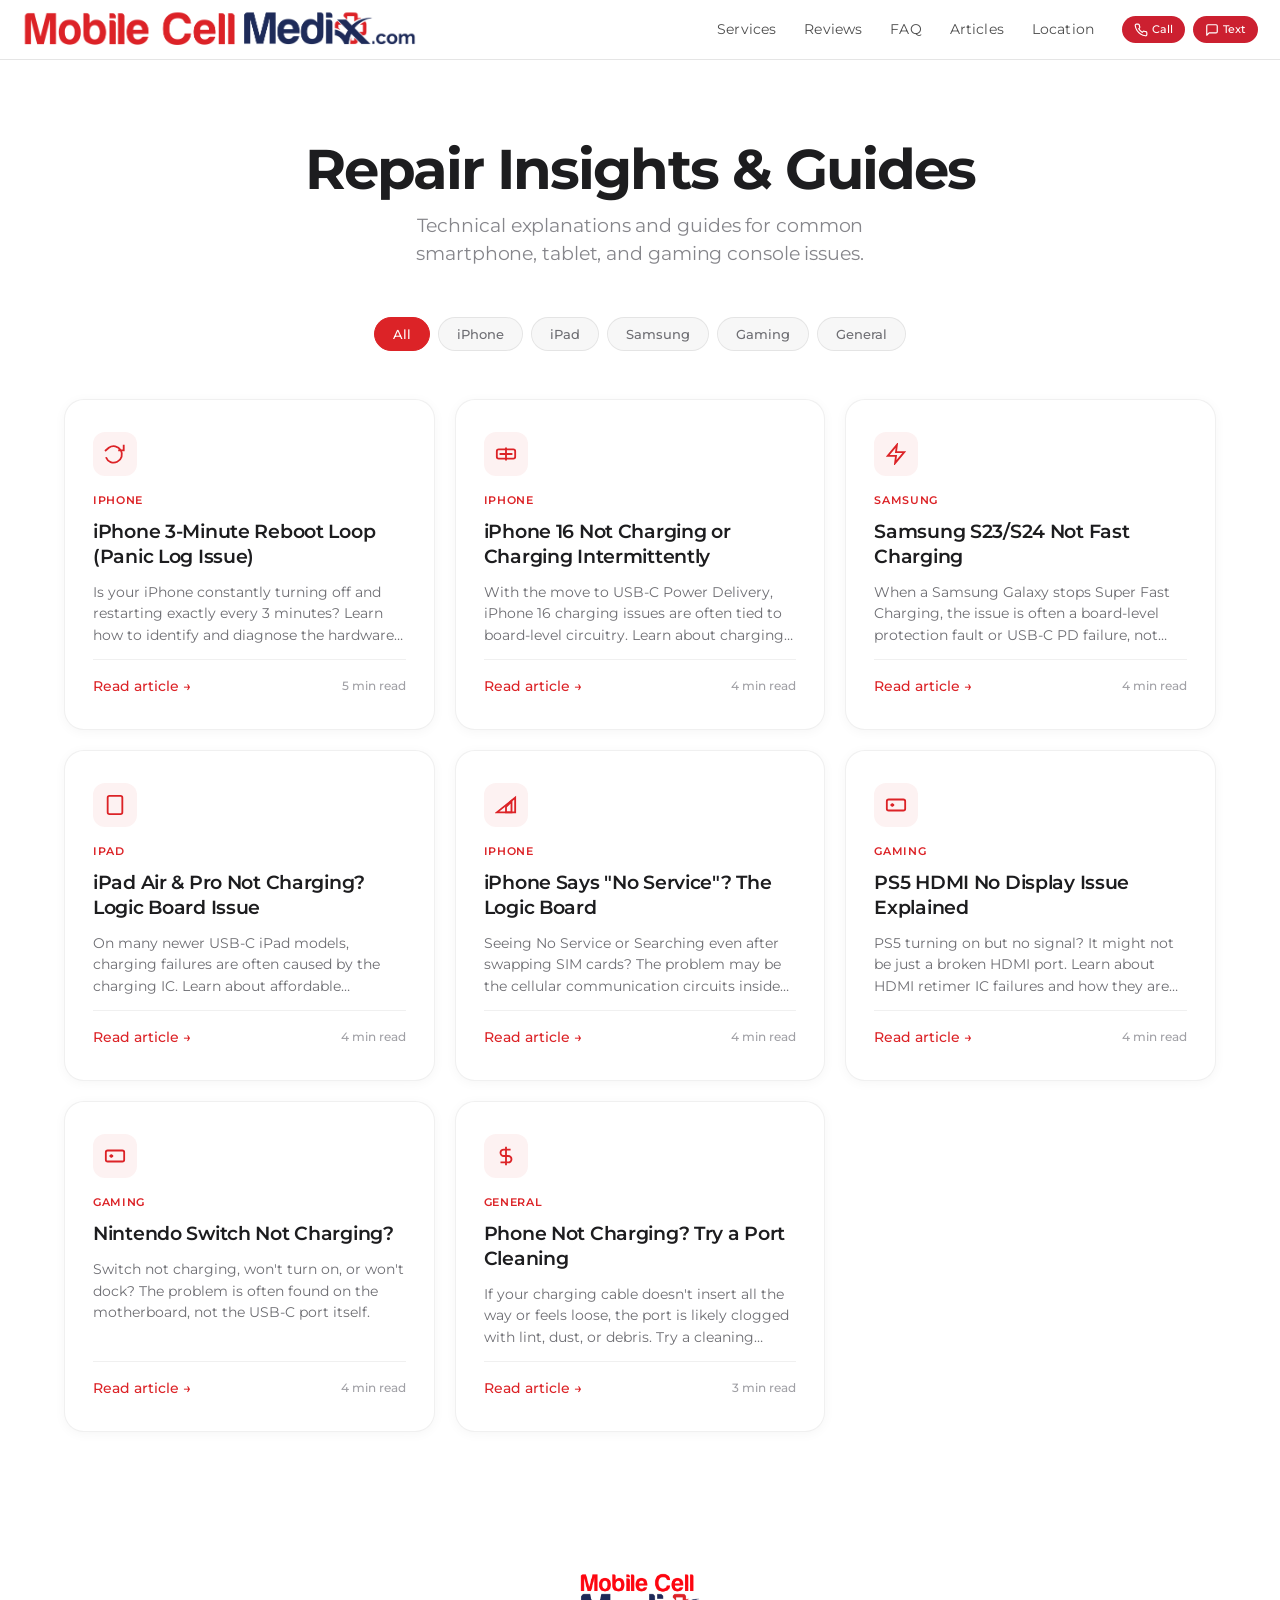
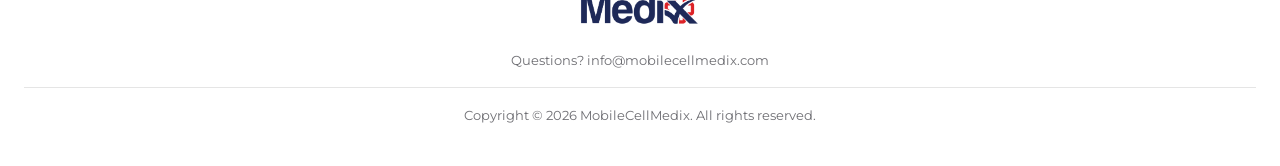
==== articles/index.html @ f471b268 "Add articles section, pages and styles Introduce an Articles hub and a set of article pages with sha" ====
<!doctype html>
<html lang="en">
<head>
  <meta charset="UTF-8" />
  <meta name="viewport" content="width=device-width, initial-scale=1.0" />
  <title>Repair Insights & Guides | MobileCellMedix</title>
  <meta name="description" content="Read our latest insights, guides, and technical explanations on common smartphone, tablet, and console repairs." />
  <link rel="canonical" href="https://mobilecellmedix.com/articles/" />
  
  <link rel="preconnect" href="https://fonts.googleapis.com">
  <link rel="preconnect" href="https://fonts.gstatic.com" crossorigin>
  <link href="https://fonts.googleapis.com/css2?family=Montserrat:wght@400;500;600;700&display=swap" rel="stylesheet">
  <link rel="stylesheet" href="../styles.css" />
  <link rel="stylesheet" href="article-styles.css" />
  <link rel="icon" href="../photos/logo.png" type="image/png" />
</head>
<body class="article-page">
  <header class="site-header" id="site-header">
    <div class="header-inner">
      <a href="../" class="header-logo"><img src="../photos/logo_name_horizontal.png" alt="Mobile Cell Medix" /></a>
      <nav class="header-nav">
        <a href="../#services" class="header-link">Services</a>
        <a href="../#reviews" class="header-link">Reviews</a>
        <a href="../#faq" class="header-link">FAQ</a>
        <a href="index.html" class="header-link active">Articles</a>
        <a href="../#map-section" class="header-link">Location</a>
        <div class="header-contact-group">
          <a href="tel:9053021942" class="header-cta" title="Call us"><svg xmlns="http://www.w3.org/2000/svg" width="14" height="14" viewBox="0 0 24 24" fill="none" stroke="currentColor" stroke-width="2" stroke-linecap="round" stroke-linejoin="round"><path d="M22 16.92v3a2 2 0 0 1-2.18 2 19.79 19.79 0 0 1-8.63-3.07 19.5 19.5 0 0 1-6-6 19.79 19.79 0 0 1-3.07-8.67A2 2 0 0 1 4.11 2h3a2 2 0 0 1 2 1.72 12.84 12.84 0 0 0 .7 2.81 2 2 0 0 1-.45 2.11L8.09 9.91a16 16 0 0 0 6 6l1.27-1.27a2 2 0 0 1 2.11-.45 12.84 12.84 0 0 0 2.81.7A2 2 0 0 1 22 16.92z"></path></svg>Call</a>
          <a href="sms:9053021942" class="header-cta" title="Text us"><svg xmlns="http://www.w3.org/2000/svg" width="14" height="14" viewBox="0 0 24 24" fill="none" stroke="currentColor" stroke-width="2" stroke-linecap="round" stroke-linejoin="round"><path d="M21 15a2 2 0 0 1-2 2H7l-4 4V5a2 2 0 0 1 2-2h14a2 2 0 0 1 2 2z"></path></svg>Text</a>
        </div>
        <button class="mobile-menu-btn" id="mobile-menu-btn" aria-label="Open navigation menu" aria-expanded="false"><span class="hamburger-line"></span><span class="hamburger-line"></span><span class="hamburger-line"></span></button>
      </nav>
    </div>
    <div class="mobile-menu" id="mobile-menu">
      <a href="../" class="mobile-menu-link">
        <svg xmlns="http://www.w3.org/2000/svg" width="18" height="18" viewBox="0 0 24 24" fill="none" stroke="currentColor" stroke-width="1.5"><path d="M3 9l9-7 9 7v11a2 2 0 0 1-2 2H5a2 2 0 0 1-2-2z"/><polyline points="9 22 9 12 15 12 15 22"/></svg>
        Home
      </a>
      <a href="../#services" class="mobile-menu-link">
        <svg xmlns="http://www.w3.org/2000/svg" width="18" height="18" viewBox="0 0 24 24" fill="none" stroke="currentColor" stroke-width="1.5"><rect x="5" y="2" width="14" height="20" rx="2" ry="2"/><line x1="12" y1="18" x2="12.01" y2="18"/></svg>
        Services
      </a>
      <a href="../#reviews" class="mobile-menu-link">
        <svg xmlns="http://www.w3.org/2000/svg" width="18" height="18" viewBox="0 0 24 24" fill="none" stroke="currentColor" stroke-width="1.5"><polygon points="12 2 15.09 8.26 22 9.27 17 14.14 18.18 21.02 12 17.77 5.82 21.02 7 14.14 2 9.27 8.91 8.26 12 2"/></svg>
        Reviews
      </a>
      <a href="../#faq" class="mobile-menu-link">
        <svg xmlns="http://www.w3.org/2000/svg" width="18" height="18" viewBox="0 0 24 24" fill="none" stroke="currentColor" stroke-width="1.5"><circle cx="12" cy="12" r="10" /><path d="M9.09 9a3 3 0 0 1 5.83 1c0 2-3 3-3 3" /><line x1="12" y1="17" x2="12.01" y2="17" /></svg>
        FAQ
      </a>
      <a href="index.html" class="mobile-menu-link">
        <svg xmlns="http://www.w3.org/2000/svg" width="18" height="18" viewBox="0 0 24 24" fill="none" stroke="currentColor" stroke-width="1.5"><path d="M14 2H6a2 2 0 0 0-2 2v16a2 2 0 0 0 2 2h12a2 2 0 0 0 2-2V8z"/><polyline points="14 2 14 8 20 8"/><line x1="16" y1="13" x2="8" y2="13"/><line x1="16" y1="17" x2="8" y2="17"/></svg>
        Articles
      </a>
      <a href="../#map-section" class="mobile-menu-link">
        <svg xmlns="http://www.w3.org/2000/svg" width="18" height="18" viewBox="0 0 24 24" fill="none" stroke="currentColor" stroke-width="1.5"><path d="M21 10c0 7-9 13-9 13s-9-6-9-13a9 9 0 0 1 18 0z"/><circle cx="12" cy="10" r="3"/></svg>
        Location
      </a>
    </div>
  </header>

  <main>
    <div class="articles-hub-hero">
      <h1>Repair Insights & Guides</h1>
      <p>Technical explanations and guides for common smartphone, tablet, and gaming console issues.</p>
    </div>

    <div class="articles-filters">
      <button class="filter-btn active" data-filter="all">All</button>
      <button class="filter-btn" data-filter="iphone">iPhone</button>
      <button class="filter-btn" data-filter="ipad">iPad</button>
      <button class="filter-btn" data-filter="samsung">Samsung</button>
      <button class="filter-btn" data-filter="gaming">Gaming</button>
      <button class="filter-btn" data-filter="general">General</button>
    </div>

    <div class="articles-grid-container">
      <div class="articles-grid" id="articles-grid">
        
        <a href="iphone-reboot-loop-panic.html" class="article-card" data-category="iphone">
          <div class="article-card-icon">
            <svg xmlns="http://www.w3.org/2000/svg" width="22" height="22" viewBox="0 0 24 24" fill="none" stroke="currentColor" stroke-width="2"><path d="M21.5 2v6h-6M2.13 15.57a9 9 0 1 0 3.1-10.42l-4.14 3.6"/></svg>
          </div>
          <span class="article-card-category">iPhone</span>
          <h2>iPhone 3-Minute Reboot Loop (Panic Log Issue)</h2>
          <p>Is your iPhone constantly turning off and restarting exactly every 3 minutes? Learn how to identify and diagnose the hardware sensor faults causing the reboot loop.</p>
          <div class="article-card-footer">
            <span class="article-card-read">Read article →</span>
            <span class="article-card-time">5 min read</span>
          </div>
        </a>

        <a href="iphone-16-not-charging.html" class="article-card" data-category="iphone">
          <div class="article-card-icon">
            <svg xmlns="http://www.w3.org/2000/svg" width="22" height="22" viewBox="0 0 24 24" fill="none" stroke="currentColor" stroke-width="2"><path d="M5 12h14"/><path d="M12 5v14"/><rect x="2" y="7" width="20" height="10" rx="2" ry="2"/></svg>
          </div>
          <span class="article-card-category">iPhone</span>
          <h2>iPhone 16 Not Charging or Charging Intermittently</h2>
          <p>With the move to USB-C Power Delivery, iPhone 16 charging issues are often tied to board-level circuitry. Learn about charging IC faults.</p>
          <div class="article-card-footer">
            <span class="article-card-read">Read article →</span>
            <span class="article-card-time">4 min read</span>
          </div>
        </a>

        <a href="samsung-not-fast-charging.html" class="article-card" data-category="samsung">
          <div class="article-card-icon">
            <svg xmlns="http://www.w3.org/2000/svg" width="22" height="22" viewBox="0 0 24 24" fill="none" stroke="currentColor" stroke-width="2"><path d="M13 2L3 14h9l-1 8 10-12h-9l1-8z"/></svg>
          </div>
          <span class="article-card-category">Samsung</span>
          <h2>Samsung S23/S24 Not Fast Charging</h2>
          <p>When a Samsung Galaxy stops Super Fast Charging, the issue is often a board-level protection fault or USB-C PD failure, not just a dead port.</p>
          <div class="article-card-footer">
            <span class="article-card-read">Read article →</span>
            <span class="article-card-time">4 min read</span>
          </div>
        </a>

        <a href="ipad-not-charging-logic-board.html" class="article-card" data-category="ipad">
          <div class="article-card-icon">
            <svg xmlns="http://www.w3.org/2000/svg" width="22" height="22" viewBox="0 0 24 24" fill="none" stroke="currentColor" stroke-width="2"><rect x="4" y="2" width="16" height="20" rx="2" ry="2"/><line x1="12" y1="18" x2="12.01" y2="18"/></svg>
          </div>
          <span class="article-card-category">iPad</span>
          <h2>iPad Air & Pro Not Charging? Logic Board Issue</h2>
          <p>On many newer USB-C iPad models, charging failures are often caused by the charging IC. Learn about affordable microsoldering repair alternatives.</p>
          <div class="article-card-footer">
            <span class="article-card-read">Read article →</span>
            <span class="article-card-time">4 min read</span>
          </div>
        </a>

        <a href="iphone-no-service.html" class="article-card" data-category="iphone">
          <div class="article-card-icon">
            <svg xmlns="http://www.w3.org/2000/svg" width="22" height="22" viewBox="0 0 24 24" fill="none" stroke="currentColor" stroke-width="2"><path d="M2 20h20V4L2 20z"/><path d="M18 20V8l-6 6v6h6z"/></svg>
          </div>
          <span class="article-card-category">iPhone</span>
          <h2>iPhone Says "No Service"? The Logic Board</h2>
          <p>Seeing No Service or Searching even after swapping SIM cards? The problem may be the cellular communication circuits inside the logic board.</p>
          <div class="article-card-footer">
            <span class="article-card-read">Read article →</span>
            <span class="article-card-time">4 min read</span>
          </div>
        </a>

        <a href="ps5-hdmi-no-display.html" class="article-card" data-category="gaming">
          <div class="article-card-icon">
            <svg xmlns="http://www.w3.org/2000/svg" width="22" height="22" viewBox="0 0 24 24" fill="none" stroke="currentColor" stroke-width="2"><rect x="2" y="6" width="20" height="12" rx="2" ry="2"/><path d="M6 12h4"/><path d="M8 10v4"/><path d="M15 13h.01"/><path d="M18 11h.01"/></svg>
          </div>
          <span class="article-card-category">Gaming</span>
          <h2>PS5 HDMI No Display Issue Explained</h2>
          <p>PS5 turning on but no signal? It might not be just a broken HDMI port. Learn about HDMI retimer IC failures and how they are repaired.</p>
          <div class="article-card-footer">
            <span class="article-card-read">Read article →</span>
            <span class="article-card-time">4 min read</span>
          </div>
        </a>

        <a href="nintendo-switch-not-charging.html" class="article-card" data-category="gaming">
          <div class="article-card-icon">
            <svg xmlns="http://www.w3.org/2000/svg" width="22" height="22" viewBox="0 0 24 24" fill="none" stroke="currentColor" stroke-width="2"><rect x="2" y="6" width="20" height="12" rx="2" ry="2"/><path d="M6 12h4"/><path d="M8 10v4"/><path d="M15 13h.01"/><path d="M18 11h.01"/></svg>
          </div>
          <span class="article-card-category">Gaming</span>
          <h2>Nintendo Switch Not Charging?</h2>
          <p>Switch not charging, won't turn on, or won't dock? The problem is often found on the motherboard, not the USB-C port itself.</p>
          <div class="article-card-footer">
            <span class="article-card-read">Read article →</span>
            <span class="article-card-time">4 min read</span>
          </div>
        </a>

        <a href="charging-port-cleaning.html" class="article-card" data-category="general">
          <div class="article-card-icon">
            <svg xmlns="http://www.w3.org/2000/svg" width="22" height="22" viewBox="0 0 24 24" fill="none" stroke="currentColor" stroke-width="2"><path d="M12 2v20M17 5H9.5a3.5 3.5 0 0 0 0 7h5a3.5 3.5 0 0 1 0 7H6"/></svg>
          </div>
          <span class="article-card-category">General</span>
          <h2>Phone Not Charging? Try a Port Cleaning</h2>
          <p>If your charging cable doesn't insert all the way or feels loose, the port is likely clogged with lint, dust, or debris. Try a cleaning before a repair.</p>
          <div class="article-card-footer">
            <span class="article-card-read">Read article →</span>
            <span class="article-card-time">3 min read</span>
          </div>
        </a>

      </div>
    </div>
  </main>

  <footer class="site-footer"><div class="footer-inner"><img src="../photos/logo_name_wide.png" alt="Mobile Cell Medix" class="footer-logo" /><p>Questions? <a href="mailto:info@mobilecellmedix.com">info@mobilecellmedix.com</a></p><hr class="footer-sep" /><p>Copyright &copy; <span id="footer-year"></span> MobileCellMedix. All rights reserved.</p></div></footer>
  <script>
    document.getElementById('footer-year').textContent=new Date().getFullYear();
    const mb=document.getElementById('mobile-menu-btn'),mm=document.getElementById('mobile-menu');
    if(mb&&mm){mb.addEventListener('click',()=>{mm.classList.toggle('active');mb.classList.toggle('active');mb.setAttribute('aria-expanded',mm.classList.contains('active'))});}
    const t=localStorage.getItem('theme')||'light';if(t==='light')document.body.classList.add('light-mode');
    
    // Category Filtering
    const filters = document.querySelectorAll('.filter-btn');
    const cards = document.querySelectorAll('.article-card');
    
    filters.forEach(btn => {
      btn.addEventListener('click', () => {
        // Update active class
        filters.forEach(f => f.classList.remove('active'));
        btn.classList.add('active');
        
        // Filter cards
        const filter = btn.getAttribute('data-filter');
        cards.forEach(card => {
          if (filter === 'all' || card.getAttribute('data-category') === filter) {
            card.style.display = 'flex';
          } else {
            card.style.display = 'none';
          }
        });
      });
    });
  </script>
</body>
</html>
---- styles.css ----
/* ============================================
   MobileCellMedix — Iteration 5
   Dark Cupertino Cinematic
   ============================================ */

/* ---------- Top Banner ---------- */
.top-banner {
  background-color: #1c1c1e;
  color: #a1a1a6;
  text-align: center;
  padding: 10px 16px;
  font-size: 13px;
  font-weight: 500;
  letter-spacing: -0.01em;
  border-bottom: 1px solid rgba(255, 255, 255, 0.05);
  position: relative;
  z-index: 1001;
}

/* ---------- Reset & Base ---------- */

*,
*::before,
*::after {
  margin: 0;
  padding: 0;
  box-sizing: border-box;
}

html {
  scroll-behavior: smooth;
  -webkit-font-smoothing: antialiased;
  -moz-osx-font-smoothing: grayscale;
}

body {
  font-family:
    "Montserrat",
    -apple-system,
    BlinkMacSystemFont,
    sans-serif;
  color: #f5f5f7;
  background-color: #000000;
  line-height: 1.5;
  font-size: 17px;
  overflow-x: hidden;
}

img {
  display: block;
  max-width: 100%;
  height: auto;
}

a {
  text-decoration: none;
  color: inherit;
}

/* ---------- Sticky Header ---------- */
.site-header {
  position: sticky;
  top: 0;
  left: 0;
  width: 100%;
  height: 60px;
  z-index: 1000;
  display: flex;
  align-items: center;
  justify-content: center;
  background: rgba(0, 0, 0, 0.88);
  backdrop-filter: saturate(180%) blur(20px);
  -webkit-backdrop-filter: saturate(180%) blur(20px);
  border-bottom: 1px solid rgba(255, 255, 255, 0.1);
  transition: background 0.35s ease;
}

.site-header.scrolled {
  background: rgba(0, 0, 0, 0.88);
}

.header-inner {
  max-width: 1280px;
  width: 100%;
  padding: 0 22px;
  display: flex;
  align-items: center;
  justify-content: space-between;
}

.header-logo img {
  height: 44px;
  width: auto;
  transition: opacity 0.2s ease;
}

.header-nav {
  display: flex;
  align-items: center;
  gap: 28px;
}

.header-link {
  font-size: 14px;
  font-weight: 400;
  color: rgba(245, 245, 247, 0.8);
  letter-spacing: 0.01em;
  transition: color 0.2s ease;
}

.header-link:hover {
  color: #ffffff;
}

.header-contact-group {
  display: flex;
  align-items: center;
  gap: 8px;
}

.header-cta {
  display: inline-flex;
  align-items: center;
  gap: 4px;
  font-size: 11px;
  font-weight: 500;
  color: #ffffff;
  background: #cc2030;
  border-radius: 980px;
  padding: 5px 12px;
  transition: background 0.25s ease;
  white-space: nowrap;
}

.header-cta:hover {
  background: #dc2327;
  border-color: #dc2327;
}

/* ---------- Mobile Menu Button ---------- */
.mobile-menu-btn {
  display: none;
  align-items: center;
  justify-content: center;
  width: 36px;
  height: 36px;
  background: none;
  border: none;
  cursor: pointer;
  padding: 6px;
  border-radius: 8px;
  transition: background 0.2s ease;
  flex-direction: column;
  gap: 5px;
}

.mobile-menu-btn:hover {
  background: rgba(255, 255, 255, 0.08);
}

.hamburger-line {
  display: block;
  width: 20px;
  height: 2px;
  background: #f5f5f7;
  border-radius: 2px;
  transition:
    transform 0.3s cubic-bezier(0.25, 0.46, 0.45, 0.94),
    opacity 0.3s ease,
    background 0.2s ease;
  transform-origin: center;
}

/* Hamburger → X animation */
.mobile-menu-btn.active .hamburger-line:nth-child(1) {
  transform: translateY(7px) rotate(45deg);
}

.mobile-menu-btn.active .hamburger-line:nth-child(2) {
  opacity: 0;
  transform: scaleX(0);
}

.mobile-menu-btn.active .hamburger-line:nth-child(3) {
  transform: translateY(-7px) rotate(-45deg);
}

/* ---------- Mobile Dropdown Menu ---------- */
.mobile-menu {
  display: none;
  flex-direction: column;
  gap: 2px;
  padding: 8px 16px 16px;
  background: rgba(0, 0, 0, 0.92);
  backdrop-filter: saturate(180%) blur(20px);
  -webkit-backdrop-filter: saturate(180%) blur(20px);
  border-bottom: 1px solid rgba(255, 255, 255, 0.08);
  max-height: 0;
  overflow: hidden;
  opacity: 0;
  transition:
    max-height 0.4s cubic-bezier(0.25, 0.46, 0.45, 0.94),
    opacity 0.3s ease,
    padding 0.4s ease;
}

.mobile-menu.active {
  max-height: 400px;
  opacity: 1;
  padding: 8px 16px 16px;
}

.mobile-menu-link {
  display: flex;
  align-items: center;
  gap: 14px;
  padding: 14px 16px;
  border-radius: 12px;
  font-size: 15px;
  font-weight: 500;
  color: rgba(245, 245, 247, 0.85);
  letter-spacing: -0.005em;
  transition:
    background 0.2s ease,
    color 0.2s ease;
}

.mobile-menu-link:hover,
.mobile-menu-link:active {
  background: rgba(255, 255, 255, 0.08);
  color: #ffffff;
}

.mobile-menu-link svg {
  color: #86868b;
  flex-shrink: 0;
  transition: color 0.2s ease;
}

.mobile-menu-link:hover svg,
.mobile-menu-link:active svg {
  color: #dc2327;
}

/* ---------- Hero ---------- */
.hero {
  position: relative;
  min-height: auto;
  display: flex;
  align-items: center;
  justify-content: center;
  text-align: center;
  padding: 80px 24px 100px;
  background: #000000;
  overflow: hidden;
}

.hero::after {
  content: "";
  position: absolute;
  bottom: 0;
  left: 0;
  right: 0;
  height: 200px;
  background: linear-gradient(to top, #000000, transparent);
  pointer-events: none;
  z-index: 2;
}

.bg-medic-cross {
  position: absolute;
  top: 50%;
  left: 50%;
  transform: translate(-50%, -50%);
  width: 900px;
  height: 900px;
  color: rgba(220, 35, 39, 0.4);
  /* Much brighter in dark mode */
  z-index: 1;
  pointer-events: none;
}

.hero-content {
  position: relative;
  z-index: 3;
  max-width: 720px;
}

.hero-logo {
  height: 48px;
  width: auto;
  margin: 0 auto 28px;
  display: block;
}

.hero h1 {
  font-size: clamp(44px, 7vw, 80px);
  font-weight: 700;
  letter-spacing: -0.04em;
  line-height: 1.05;
  color: #f5f5f7;
  margin-bottom: 20px;
}

.hero h1 .gradient-text {
  background: linear-gradient(
    135deg,
    #1e2b59 0%,
    #1e2b59 40%,
    #dc2327 85%,
    #dc2327 100%
  );
  -webkit-background-clip: text;
  -webkit-text-fill-color: transparent;
  background-clip: text;
}

.hero .subhead {
  font-size: clamp(17px, 2.5vw, 21px);
  color: #86868b;
  font-weight: 400;
  line-height: 1.45;
  max-width: 540px;
  margin: 0 auto 44px;
  letter-spacing: -0.005em;
}

.hero-actions {
  display: flex;
  align-items: center;
  justify-content: center;
  gap: 20px;
  flex-wrap: wrap;
}

.contact-buttons-group {
  display: flex;
  align-items: center;
  gap: 12px;
  flex-wrap: wrap;
  justify-content: center;
}

.contact-buttons-group .btn-primary {
  padding: 14px 24px;
  font-size: 15px;
  gap: 6px;
}

.btn-primary {
  display: inline-flex;
  align-items: center;
  gap: 8px;
  background: #dc2327;
  color: #ffffff;
  font-size: 17px;
  font-weight: 500;
  padding: 14px 32px;
  border-radius: 980px;
  border: none;
  cursor: pointer;
  transition:
    background 0.25s ease,
    transform 0.15s ease;
  letter-spacing: -0.01em;
}

.btn-primary:hover {
  background: #a61a27;
}

.btn-primary:active {
  transform: scale(0.97);
}

.btn-secondary {
  display: inline-flex;
  align-items: center;
  gap: 5px;
  font-size: 17px;
  font-weight: 500;
  color: #dc2327;
  padding: 14px 8px;
  transition: color 0.2s ease;
  letter-spacing: -0.01em;
}

.btn-secondary:hover {
  color: #dc2327;
}

.btn-secondary .chevron {
  font-size: 18px;
  transition: transform 0.2s ease;
}

.btn-secondary:hover .chevron {
  transform: translateX(3px);
}

/* ---------- Divider ---------- */
.section-divider {
  width: 100%;
  border: none;
  border-top: 1px solid rgba(255, 255, 255, 0.06);
  margin: 0;
}

/* ---------- Services ---------- */
.services {
  padding: 100px 24px;
  background: #000000;
}

.section-header {
  text-align: center;
  margin-bottom: 60px;
}

.section-header h2 {
  font-size: clamp(36px, 5vw, 56px);
  font-weight: 700;
  letter-spacing: -0.035em;
  line-height: 1.07;
  color: #f5f5f7;
  margin-bottom: 12px;
}

.section-header p {
  font-size: 19px;
  color: #86868b;
  font-weight: 400;
  letter-spacing: -0.005em;
}

.services-grid {
  display: grid;
  grid-template-columns: repeat(2, 1fr);
  gap: 16px;
  max-width: 1200px;
  margin: 0 auto;
}

.service-card {
  position: relative;
  background: #1c1c1e;
  border-radius: 24px;
  padding: 44px 32px;
  overflow: hidden;
  transition:
    transform 0.35s cubic-bezier(0.25, 0.46, 0.45, 0.94),
    box-shadow 0.35s ease,
    border-color 0.35s ease;
  border: 1px solid rgba(255, 255, 255, 0.05);
  display: flex;
  flex-direction: column;
}

.service-card:hover {
  transform: translateY(-4px);
  box-shadow: 0 12px 48px rgba(204, 32, 48, 0.15);
  border-color: rgba(255, 255, 255, 0.1);
}

.service-card::before {
  content: "";
  position: absolute;
  top: 0;
  left: 0;
  right: 0;
  height: 1px;
  background: linear-gradient(
    90deg,
    transparent,
    rgba(255, 255, 255, 0.12),
    transparent
  );
  opacity: 0;
  transition: opacity 0.35s ease;
}

.service-card:hover::before {
  opacity: 1;
}

.service-icon {
  width: 48px;
  height: 48px;
  display: flex;
  align-items: center;
  justify-content: center;
  margin-bottom: 20px;
  color: #f5f5f7;
  transition:
    color 0.3s ease,
    transform 0.3s ease;
}

.service-icon svg {
  width: 32px;
  height: 32px;
}

.service-card h3 {
  font-size: 22px;
  font-weight: 600;
  letter-spacing: -0.02em;
  color: #f5f5f7;
  margin-bottom: 8px;
}

.service-card p {
  font-size: 15px;
  color: #86868b;
  line-height: 1.55;
  letter-spacing: -0.003em;
  flex-grow: 1;
}

.service-tags {
  display: flex;
  flex-wrap: wrap;
  gap: 8px;
  margin-top: 16px;
  margin-bottom: 24px;
}

.service-tags span {
  font-size: 12px;
  font-weight: 500;
  color: #86868b;
  background: rgba(255, 255, 255, 0.05);
  padding: 4px 10px;
  border-radius: 6px;
  letter-spacing: 0.02em;
}

.service-card:hover .service-icon {
  color: #dc2327;
  transform: scale(1.05);
}
.service-actions {
  display: flex;
  align-items: center;
  gap: 10px;
  margin-top: auto;
  font-size: 15px;
  font-weight: 500;
  color: #f5f5f7;
}

.action-divider {
  color: #86868b;
  font-size: 14px;
  user-select: none;
}

.action-link {
  display: inline-flex;
  align-items: center;
  gap: 4px;
  transition: color 0.2s ease;
  cursor: pointer;
}

.action-link span {
  font-size: 13px;
  transition: transform 0.2s ease;
}

.action-link:hover {
  color: #dc2327;
}

.action-link:hover span {
  transform: translate(2px, -2px);
}

.book-now-trigger {
  appearance: none;
  -webkit-appearance: none;
  background: none;
  border: none;
  outline: none;
  font-family: inherit;
  font-size: inherit;
  font-weight: inherit;
  color: #dc2327;
  padding: 0;
  cursor: pointer;
  transition: color 0.2s ease;
}

.book-now-trigger:hover {
  color: #ff453a;
}

/* ---------- Cinematic Showcase ---------- */
.showcase-block {
  position: relative;
  padding: 100px 24px;
  background: #000000;
}

.showcase-inner {
  display: grid;
  grid-template-columns: 1fr 1fr;
  gap: 48px;
  align-items: center;
  max-width: 1280px;
  margin: 0 auto;
}

.showcase-block.reverse .showcase-inner {
  direction: rtl;
}

.showcase-block.reverse .showcase-inner > * {
  direction: ltr;
}

.showcase-text .eyebrow {
  font-size: 14px;
  font-weight: 600;
  text-transform: uppercase;
  letter-spacing: 0.06em;
  color: #86868b;
  margin-bottom: 12px;
}

.showcase-text h2 {
  font-size: clamp(28px, 4vw, 44px);
  font-weight: 700;
  letter-spacing: -0.03em;
  line-height: 1.1;
  color: #f5f5f7;
  margin-bottom: 16px;
}

.showcase-text p {
  font-size: 17px;
  color: #86868b;
  line-height: 1.55;
  letter-spacing: -0.005em;
  max-width: 440px;
}

.showcase-media {
  position: relative;
  border-radius: 20px;
  overflow: hidden;
}

.showcase-media img {
  width: 100%;
  display: block;
  transition: transform 0.6s cubic-bezier(0.25, 0.46, 0.45, 0.94);
}

.showcase-media:hover img {
  transform: scale(1.03);
}

.showcase-media::after {
  content: "";
  position: absolute;
  inset: 0;
  border-radius: 20px;
  border: 1px solid rgba(255, 255, 255, 0.06);
  pointer-events: none;
}

/* ---------- Owner Section ---------- */
.owner-section {
  padding: 120px 24px;
}

.owner-section .container {
  max-width: 1280px;
  margin: 0 auto;
}

.owner-grid {
  display: grid;
  grid-template-columns: 1.2fr 0.8fr;
  gap: 80px;
  align-items: center;
}

.owner-text .eyebrow {
  display: inline-block;
  font-size: 14px;
  font-weight: 600;
  text-transform: uppercase;
  letter-spacing: 0.05em;
  color: #dc2327;
  margin-bottom: 16px;
}

.owner-text h2 {
  font-size: clamp(32px, 4vw, 48px);
  font-weight: 700;
  letter-spacing: -0.03em;
  line-height: 1.1;
  color: #f5f5f7;
  margin-bottom: 24px;
}

.owner-text p {
  font-size: 17px;
  color: #86868b;
  line-height: 1.6;
  margin-bottom: 20px;
}

.owner-text p strong {
  color: #f5f5f7;
  font-weight: 600;
}

.owner-badge {
  display: flex;
  align-items: center;
  gap: 12px;
  margin-top: 32px;
  padding-top: 32px;
  border-top: 1px solid rgba(255, 255, 255, 0.1);
}

.owner-badge span {
  font-size: 15px;
  font-weight: 500;
  color: #f5f5f7;
}

.owner-photos {
  display: flex;
  justify-content: flex-end;
  width: 100%;
}

.photo-main {
  border-radius: 20px;
  overflow: hidden;
  width: 100%;
  max-width: 440px;
}

.photo-main img {
  width: 100%;
  height: auto;
  object-fit: cover;
  display: block;
  transition: transform 0.6s cubic-bezier(0.25, 0.46, 0.45, 0.94);
}

.photo-main:hover img {
  transform: scale(1.03);
}

.photo-stack {
  display: flex;
  flex-direction: column;
  gap: 16px;
}

.photo-stack img {
  width: 100%;
  height: 100%;
  object-fit: cover;
  border-radius: 20px;
  aspect-ratio: 1 / 1;
  transition: transform 0.6s cubic-bezier(0.25, 0.46, 0.45, 0.94);
}

.photo-stack img:hover {
  transform: scale(1.03);
}

/* ---------- Map ---------- */
.map-section {
  padding: 100px 24px;
  background: #000000;
  text-align: center;
}

.map-section .container {
  max-width: 1200px;
  margin: 0 auto;
}

.map-embed-wrap {
  position: relative;
  border-radius: 20px;
  overflow: hidden;
  border: 1px solid rgba(255, 255, 255, 0.06);
  margin-bottom: 36px;
}

.map-embed {
  width: 100%;
  height: 450px;
  border: none;
  display: block;
  filter: invert(90%) hue-rotate(180deg) contrast(0.85);
}

.map-cta {
  margin-top: 8px;
}

/* ---------- Footer ---------- */
.site-footer {
  border-top: 1px solid rgba(255, 255, 255, 0.06);
  padding: 40px 24px;
  text-align: center;
  background: #000000;
}

.footer-inner {
  max-width: 1280px;
  margin: 0 auto;
}

.footer-logo {
  height: 52px;
  width: auto;
  margin: 0 auto 24px;
  display: block;
}

.footer-inner p {
  font-size: 13px;
  color: #6e6e73;
  line-height: 1.7;
}

.footer-inner a {
  color: #6e6e73;
  transition: color 0.2s ease;
}

.footer-inner a:hover {
  color: #dc2327;
}

.footer-sep {
  width: 100%;
  border: none;
  border-top: 1px solid rgba(255, 255, 255, 0.04);
  margin: 16px 0;
}

/* ---------- Reviews Section ---------- */
.reviews-section {
  padding: 100px 24px;
  background: #000000;
  overflow: hidden;
}

.reviews-section .container {
  max-width: 1400px;
  margin: 0 auto;
}

.reviews-badge {
  display: inline-flex;
  align-items: center;
  gap: 10px;
  background: rgba(255, 255, 255, 0.06);
  border: 1px solid rgba(255, 255, 255, 0.08);
  padding: 8px 18px;
  border-radius: 980px;
  margin-bottom: 20px;
}

.reviews-badge .google-icon {
  flex-shrink: 0;
}

.reviews-source {
  font-size: 14px;
  font-weight: 500;
  color: #f5f5f7;
  letter-spacing: 0.01em;
}

.reviews-stars-summary {
  display: flex;
  align-items: center;
  justify-content: center;
  gap: 12px;
  margin-top: 16px;
}

.stars-row {
  display: flex;
  gap: 4px;
}

.reviews-rating-text {
  font-size: 17px;
  font-weight: 500;
  color: #86868b;
  letter-spacing: -0.005em;
}

/* Carousel wrapper */
.reviews-carousel-wrap {
  position: relative;
  display: flex;
  align-items: center;
  gap: 12px;
}

.reviews-carousel {
  overflow: hidden;
  border-radius: 24px;
  flex: 1;
  cursor: grab;
}

.reviews-carousel.dragging {
  cursor: grabbing;
}

.reviews-track {
  display: flex;
  gap: 16px;
  transition: transform 0.5s cubic-bezier(0.25, 0.46, 0.45, 0.94);
  padding: 8px 0;
}

.reviews-carousel.dragging .reviews-track {
  transition: none;
}

/* Review card */
.review-card {
  min-width: 340px;
  max-width: 340px;
  background: #1c1c1e;
  border-radius: 20px;
  padding: 28px;
  border: 1px solid rgba(255, 255, 255, 0.06);
  display: flex;
  flex-direction: column;
  gap: 14px;
  flex-shrink: 0;
  transition:
    transform 0.35s cubic-bezier(0.25, 0.46, 0.45, 0.94),
    box-shadow 0.35s ease,
    border-color 0.35s ease;
}

.review-card:hover {
  transform: translateY(-4px);
  box-shadow: 0 12px 40px rgba(0, 0, 0, 0.4);
  border-color: rgba(255, 255, 255, 0.1);
}

.review-card-top {
  display: flex;
  align-items: center;
  gap: 12px;
}

.review-avatar {
  width: 40px;
  height: 40px;
  border-radius: 50%;
  display: flex;
  align-items: center;
  justify-content: center;
  font-size: 17px;
  font-weight: 600;
  color: #ffffff;
  flex-shrink: 0;
}

.review-meta {
  display: flex;
  flex-direction: column;
}

.review-name {
  font-size: 15px;
  font-weight: 600;
  color: #f5f5f7;
  letter-spacing: -0.01em;
}

.review-date {
  font-size: 12px;
  color: #86868b;
  letter-spacing: 0.01em;
}

.review-stars {
  display: flex;
  gap: 2px;
}

.review-text {
  font-size: 14px;
  color: #a1a1a6;
  line-height: 1.6;
  letter-spacing: -0.003em;
  flex-grow: 1;
  display: -webkit-box;
  -webkit-line-clamp: 5;
  -webkit-box-orient: vertical;
  overflow: hidden;
}

.review-google-badge {
  display: flex;
  align-items: center;
  gap: 6px;
  margin-top: auto;
  padding-top: 12px;
  border-top: 1px solid rgba(255, 255, 255, 0.06);
}

.review-google-badge span {
  font-size: 12px;
  color: #6e6e73;
  font-weight: 500;
  letter-spacing: 0.01em;
}

/* Arrow buttons */
.reviews-arrow {
  width: 44px;
  height: 44px;
  border-radius: 50%;
  border: 1px solid rgba(255, 255, 255, 0.12);
  background: rgba(255, 255, 255, 0.06);
  color: #f5f5f7;
  display: flex;
  align-items: center;
  justify-content: center;
  cursor: pointer;
  flex-shrink: 0;
  transition:
    background 0.25s ease,
    border-color 0.25s ease,
    transform 0.15s ease;
  z-index: 2;
}

.reviews-arrow:hover {
  background: rgba(255, 255, 255, 0.12);
  border-color: rgba(255, 255, 255, 0.2);
}

.reviews-arrow:active {
  transform: scale(0.93);
}

.reviews-arrow:disabled {
  opacity: 0.3;
  cursor: not-allowed;
}

/* Dots */
.reviews-dots {
  display: flex;
  justify-content: center;
  gap: 8px;
  margin-top: 32px;
}

.reviews-dot {
  width: 8px;
  height: 8px;
  border-radius: 50%;
  background: rgba(255, 255, 255, 0.15);
  border: none;
  cursor: pointer;
  transition:
    background 0.3s ease,
    transform 0.3s ease;
  padding: 0;
}

.reviews-dot.active {
  background: #dc2327;
  transform: scale(1.25);
}

.reviews-dot:hover:not(.active) {
  background: rgba(255, 255, 255, 0.3);
}

/* ---------- FAQ Section ---------- */
.faq-section {
  padding: 100px 24px;
  background: #000000;
}

.faq-section .container {
  max-width: 1000px;
  margin: 0 auto;
}

.faq-list {
  margin-top: 48px;
  display: flex;
  flex-direction: column;
}

.faq-item {
  border-bottom: 1px solid rgba(255, 255, 255, 0.1);
}

.faq-question {
  width: 100%;
  text-align: left;
  background: none;
  border: none;
  padding: 24px 0;
  display: flex;
  align-items: center;
  justify-content: space-between;
  font-size: 19px;
  font-weight: 600;
  color: #f5f5f7;
  cursor: pointer;
  letter-spacing: -0.01em;
  transition: color 0.2s ease;
}

.faq-question:hover {
  color: #ffffff;
}

.faq-icon {
  flex-shrink: 0;
  color: #86868b;
  transition:
    transform 0.3s cubic-bezier(0.25, 0.46, 0.45, 0.94),
    color 0.2s ease;
  margin-left: 16px;
}

.faq-question:hover .faq-icon {
  color: #f5f5f7;
}

.faq-item.active .faq-icon {
  transform: rotate(180deg);
  color: #dc2327;
}

.faq-answer {
  max-height: 0;
  overflow: hidden;
  transition: max-height 0.4s cubic-bezier(0.25, 0.46, 0.45, 0.94);
}

.faq-answer-inner {
  padding-bottom: 24px;
}

.faq-answer p {
  font-size: 16px;
  color: #86868b;
  line-height: 1.6;
  letter-spacing: -0.005em;
}

/* ---------- Responsive ---------- */
@media (max-width: 734px) {
  .hero {
    min-height: auto;
    padding: 60px 20px 72px;
  }

  .hero h1 {
    font-size: 40px;
  }

  .hero .subhead {
    font-size: 16px;
    margin-bottom: 32px;
  }

  .hero-actions {
    flex-direction: column;
    gap: 8px;
  }

  .btn-primary {
    width: 100%;
    justify-content: center;
    padding: 16px 28px;
  }

  .header-logo img {
    height: 24px;
    max-width: 140px;
    object-fit: contain;
  }

  .site-header {
    height: auto;
    flex-direction: column;
    align-items: stretch;
  }

  .header-inner {
    height: 60px;
    display: flex;
    align-items: center;
  }

  .header-nav {
    gap: 12px;
  }

  .header-link {
    display: none;
  }

  .mobile-menu-btn {
    display: flex;
  }

  .mobile-menu {
    display: flex;
    max-height: 0;
    opacity: 0;
    padding: 0 16px;
  }

  .mobile-menu.active {
    max-height: 400px;
    opacity: 1;
    padding: 8px 16px 16px;
  }

  .theme-toggle {
    display: none;
  }

  .owner-grid {
    grid-template-columns: 1fr;
    gap: 48px;
  }

  .owner-section {
    padding: 72px 20px;
  }

  .owner-photos {
    grid-template-columns: 1fr;
    height: auto;
  }

  .photo-main img {
    aspect-ratio: 4 / 5;
  }

  .services {
    padding: 72px 20px;
  }

  .services-grid {
    grid-template-columns: 1fr;
    gap: 12px;
  }

  .service-card {
    padding: 32px 24px;
    border-radius: 20px;
  }

  .showcase-block {
    padding: 72px 20px;
  }

  .showcase-inner,
  .showcase-block.reverse .showcase-inner {
    grid-template-columns: 1fr;
    gap: 32px;
    direction: ltr;
  }

  .showcase-text {
    text-align: center;
  }

  .showcase-text p {
    max-width: 100%;
    margin: 0 auto;
  }

  .showcase-media {
    border-radius: 16px;
  }

  .map-section {
    padding: 72px 20px;
  }

  .map-embed {
    height: 300px;
  }

  .map-embed-wrap {
    border-radius: 16px;
  }

  .section-header h2 {
    font-size: 36px;
  }

  .reviews-section {
    padding: 72px 20px;
  }

  .review-card {
    min-width: 280px;
    max-width: 280px;
    padding: 24px;
  }

  .reviews-arrow {
    display: none;
  }

  .reviews-stars-summary {
    flex-direction: column;
    gap: 8px;
  }

  .faq-section {
    padding: 72px 20px;
  }

  .faq-question {
    font-size: 17px;
    padding: 20px 0;
  }
}

/* ---------- Animations ---------- */
@media (prefers-reduced-motion: no-preference) {
  .reveal {
    opacity: 0;
    transform: translateY(32px);
    transition:
      opacity 0.8s cubic-bezier(0.25, 0.46, 0.45, 0.94),
      transform 0.8s cubic-bezier(0.25, 0.46, 0.45, 0.94);
  }

  .reveal.visible {
    opacity: 1;
    transform: translateY(0);
  }

  .reveal-scale {
    opacity: 0;
    transform: scale(0.94);
    transition:
      opacity 0.8s cubic-bezier(0.25, 0.46, 0.45, 0.94),
      transform 0.8s cubic-bezier(0.25, 0.46, 0.45, 0.94);
  }

  .reveal-scale.visible {
    opacity: 1;
    transform: scale(1);
  }
}

@media (prefers-reduced-motion: reduce) {
  .reveal,
  .reveal-scale {
    opacity: 1;
    transform: none;
  }
}

/* ---------- Theme Toggle ---------- */
.theme-toggle {
  background: none;
  border: none;
  color: rgba(245, 245, 247, 0.8);
  cursor: pointer;
  padding: 8px;
  display: flex;
  align-items: center;
  justify-content: center;
  border-radius: 50%;
  transition:
    background 0.2s,
    color 0.2s;
}

.theme-toggle:hover {
  background: rgba(255, 255, 255, 0.1);
  color: #ffffff;
}

/* ============================================
   Repair Insights (Articles Preview)
   ============================================ */

.insights-preview-section {
  padding: 100px 0;
  background: #000000;
}

.insights-container {
  max-width: 1200px;
  margin: 0 auto;
  padding: 0 24px;
}

.insights-grid {
  display: grid;
  grid-template-columns: repeat(3, 1fr);
  gap: 20px;
  margin-top: 48px;
  margin-bottom: 48px;
}

.insight-card {
  background: #1c1c1e;
  border-radius: 20px;
  padding: 32px 28px;
  border: 1px solid rgba(255, 255, 255, 0.06);
  display: flex;
  flex-direction: column;
  gap: 12px;
  text-decoration: none;
  transition: transform 0.35s cubic-bezier(0.25, 0.46, 0.45, 0.94), box-shadow 0.35s ease, border-color 0.35s ease;
  position: relative;
  overflow: hidden;
}

.insight-card::before {
  content: "";
  position: absolute;
  top: 0;
  left: 0;
  right: 0;
  height: 1px;
  background: linear-gradient(90deg, transparent, rgba(255, 255, 255, 0.12), transparent);
  opacity: 0;
  transition: opacity 0.35s ease;
}

.insight-card:hover {
  transform: translateY(-4px);
  box-shadow: 0 12px 48px rgba(204, 32, 48, 0.12);
  border-color: rgba(255, 255, 255, 0.12);
}

.insight-card:hover::before {
  opacity: 1;
}

.insight-category {
  font-size: 11px;
  font-weight: 600;
  text-transform: uppercase;
  letter-spacing: 0.06em;
  color: #dc2327;
}

.insight-card h3 {
  font-size: 20px;
  font-weight: 600;
  color: #f5f5f7;
  letter-spacing: -0.015em;
  line-height: 1.3;
}

.insight-card p {
  font-size: 15px;
  color: #86868b;
  line-height: 1.55;
  display: -webkit-box;
  -webkit-line-clamp: 3;
  -webkit-box-orient: vertical;
  overflow: hidden;
  flex-grow: 1;
}

.insight-arrow {
  font-size: 14px;
  font-weight: 500;
  color: #dc2327;
  margin-top: 12px;
  display: inline-flex;
  align-items: center;
  gap: 4px;
  transition: gap 0.2s ease;
}

.insight-card:hover .insight-arrow {
  gap: 8px;
}

.insights-cta {
  display: flex;
  justify-content: center;
}

@media (max-width: 900px) {
  .insights-grid {
    grid-template-columns: repeat(2, 1fr);
  }
}

@media (max-width: 734px) {
  .insights-preview-section {
    padding: 72px 0;
  }
  
  .insights-grid {
    grid-template-columns: 1fr;
    gap: 16px;
  }
  
  .insight-card {
    padding: 24px 20px;
  }
}

/* ---------- Light Mode Overrides ---------- */
body.light-mode .top-banner {
  background-color: #e5e5ea;
  color: #1d1d1f;
  border-bottom: 1px solid rgba(0, 0, 0, 0.05);
}

body.light-mode {
  background-color: #ffffff;
  color: #1d1d1f;
}

body.light-mode .site-header {
  background: rgba(255, 255, 255, 0.88);
  border-bottom: 1px solid rgba(0, 0, 0, 0.1);
}

body.light-mode .header-logo img {
  background: transparent;
  padding: 0;
}

body.light-mode .header-link,
body.light-mode .theme-toggle {
  color: rgba(0, 0, 0, 0.7);
}

body.light-mode .header-link:hover,
body.light-mode .theme-toggle:hover {
  color: #000000;
}

body.light-mode .theme-toggle:hover {
  background: rgba(0, 0, 0, 0.05);
}

body.light-mode .hamburger-line {
  background: #1d1d1f;
}

body.light-mode .mobile-menu-btn:hover {
  background: rgba(0, 0, 0, 0.05);
}

body.light-mode .mobile-menu {
  background: rgba(255, 255, 255, 0.95);
  border-bottom: 1px solid rgba(0, 0, 0, 0.06);
}

body.light-mode .mobile-menu-link {
  color: rgba(0, 0, 0, 0.75);
}

body.light-mode .mobile-menu-link:hover,
body.light-mode .mobile-menu-link:active {
  background: rgba(0, 0, 0, 0.04);
  color: #1d1d1f;
}

body.light-mode .mobile-menu-link svg {
  color: #86868b;
}

body.light-mode .hero {
  background: #ffffff;
}

body.light-mode .hero::after {
  background: linear-gradient(to top, #ffffff, transparent);
}

body.light-mode .bg-medic-cross {
  color: rgba(220, 35, 39, 0.15);
  /* Much brighter in light mode */
}

body.light-mode .hero h1 {
  color: #1d1d1f;
}

body.light-mode .services,
body.light-mode .showcase-block,
body.light-mode .owner-section,
body.light-mode .map-section,
body.light-mode .site-footer {
  background: #ffffff;
}

body.light-mode .services {
  background: #f5f5f7;
}

body.light-mode .map-section {
  background: #f5f5f7;
}

body.light-mode .section-header h2,
body.light-mode .service-card h3,
body.light-mode .showcase-text h2,
body.light-mode .map-header h2,
body.light-mode .owner-text h2,
body.light-mode .owner-text p strong {
  color: #1d1d1f;
}

body.light-mode .service-card {
  background: #ffffff;
  border: 1px solid rgba(0, 0, 0, 0.05);
  box-shadow: 0 4px 20px rgba(0, 0, 0, 0.04);
}

body.light-mode .service-card:hover {
  border-color: rgba(0, 0, 0, 0.1);
  box-shadow: 0 8px 30px rgba(0, 0, 0, 0.08);
}

body.light-mode .service-icon,
body.light-mode .service-actions {
  color: #1d1d1f;
}

body.light-mode .service-tags span {
  background: rgba(0, 0, 0, 0.04);
  color: #1d1d1f;
}

body.light-mode .book-now-trigger {
  color: #dc2327;
}

body.light-mode .book-now-trigger:hover {
  color: #c41922;
}

body.light-mode .showcase-media::after {
  border: 1px solid rgba(0, 0, 0, 0.06);
}

body.light-mode .owner-badge {
  border-top: 1px solid rgba(0, 0, 0, 0.1);
}

body.light-mode .owner-badge span {
  color: #1d1d1f;
}

body.light-mode .insights-preview-section {
  background: #f5f5f7;
}

body.light-mode .insight-card {
  background: #ffffff;
  border-color: rgba(0, 0, 0, 0.06);
  box-shadow: 0 2px 12px rgba(0, 0, 0, 0.04);
}

body.light-mode .insight-card:hover {
  border-color: rgba(0, 0, 0, 0.12);
  box-shadow: 0 8px 32px rgba(0, 0, 0, 0.08);
}

body.light-mode .insight-card h3 {
  color: #1d1d1f;
}

body.light-mode .insight-card p {
  color: #6e6e73;
}

body.light-mode .footer-sep,
body.light-mode .section-divider {
  border-top: 1px solid rgba(0, 0, 0, 0.1);
}

body.light-mode .map-embed-wrap {
  border: 1px solid rgba(0, 0, 0, 0.06);
}

body.light-mode .map-embed {
  filter: none;
}

body.light-mode .reviews-section {
  background: #f5f5f7;
}

body.light-mode .reviews-badge {
  background: rgba(0, 0, 0, 0.04);
  border-color: rgba(0, 0, 0, 0.08);
}

body.light-mode .reviews-source {
  color: #1d1d1f;
}

body.light-mode .review-card {
  background: #ffffff;
  border-color: rgba(0, 0, 0, 0.06);
}

body.light-mode .review-card:hover {
  box-shadow: 0 12px 40px rgba(0, 0, 0, 0.1);
  border-color: rgba(0, 0, 0, 0.12);
}

body.light-mode .review-name {
  color: #1d1d1f;
}

body.light-mode .review-text {
  color: #6e6e73;
}

body.light-mode .review-google-badge {
  border-top-color: rgba(0, 0, 0, 0.06);
}

body.light-mode .reviews-arrow {
  background: rgba(0, 0, 0, 0.04);
  border-color: rgba(0, 0, 0, 0.12);
  color: #1d1d1f;
}

body.light-mode .reviews-arrow:hover {
  background: rgba(0, 0, 0, 0.08);
  border-color: rgba(0, 0, 0, 0.2);
}

body.light-mode .reviews-dot {
  background: rgba(0, 0, 0, 0.12);
}

body.light-mode .reviews-dot.active {
  background: #dc2327;
}

body.light-mode .reviews-dot:hover:not(.active) {
  background: rgba(0, 0, 0, 0.25);
}

body.light-mode .faq-section {
  background: #ffffff;
}

body.light-mode .faq-item {
  border-bottom-color: rgba(0, 0, 0, 0.1);
}

body.light-mode .faq-question {
  color: #1d1d1f;
}

body.light-mode .faq-question:hover {
  color: #000000;
}

body.light-mode .faq-icon {
  color: #6e6e73;
}

body.light-mode .faq-question:hover .faq-icon {
  color: #1d1d1f;
}

body.light-mode .faq-answer p {
  color: #6e6e73;
}

body.light-mode .sun-icon {
  display: none;
}

body.light-mode .moon-icon {
  display: block !important;
}

/* ============================================
   Floating Book Now Button + Booking Drawer
   ============================================ */

/* ---------- Floating Action Button ---------- */
.fab-book {
  position: fixed;
  bottom: 24px;
  right: 24px;
  z-index: 2000;
  display: inline-flex;
  align-items: center;
  gap: 8px;
  background: #dc2327;
  color: #ffffff;
  border: none;
  border-radius: 980px;
  padding: 14px 24px;
  font-family: inherit;
  font-size: 15px;
  font-weight: 600;
  letter-spacing: -0.01em;
  cursor: pointer;
  box-shadow:
    0 4px 20px rgba(220, 35, 39, 0.4),
    0 8px 32px rgba(0, 0, 0, 0.3);
  transition:
    transform 0.25s cubic-bezier(0.25, 0.46, 0.45, 0.94),
    box-shadow 0.25s ease,
    background 0.25s ease;
  animation: fab-entrance 0.6s cubic-bezier(0.34, 1.56, 0.64, 1) 1s both;
}

.fab-book:hover {
  background: #c01e22;
  transform: translateY(-2px) scale(1.03);
  box-shadow:
    0 6px 28px rgba(220, 35, 39, 0.5),
    0 12px 40px rgba(0, 0, 0, 0.35);
}

.fab-book:active {
  transform: scale(0.96);
}

.fab-book.hidden {
  transform: translateY(100px) scale(0.8);
  opacity: 0;
  pointer-events: none;
}

@keyframes fab-entrance {
  from {
    transform: translateY(80px) scale(0.6);
    opacity: 0;
  }
  to {
    transform: translateY(0) scale(1);
    opacity: 1;
  }
}

/* Subtle pulse ring */
.fab-book::before {
  content: "";
  position: absolute;
  inset: -4px;
  border-radius: 980px;
  border: 2px solid rgba(220, 35, 39, 0.3);
  animation: fab-pulse 3s ease-in-out infinite;
  pointer-events: none;
}

@keyframes fab-pulse {
  0%, 100% { transform: scale(1); opacity: 0.6; }
  50% { transform: scale(1.08); opacity: 0; }
}

.fab-icon {
  flex-shrink: 0;
}

/* ---------- Backdrop ---------- */
.booking-backdrop {
  position: fixed;
  inset: 0;
  z-index: 2001;
  background: rgba(0, 0, 0, 0.6);
  backdrop-filter: blur(8px);
  -webkit-backdrop-filter: blur(8px);
  opacity: 0;
  visibility: hidden;
  transition:
    opacity 0.35s ease,
    visibility 0.35s ease;
}

.booking-backdrop.active {
  opacity: 1;
  visibility: visible;
}

/* ---------- Booking Drawer ---------- */
.booking-drawer {
  position: fixed;
  bottom: 0;
  left: 50%;
  transform: translateX(-50%) translateY(100%);
  z-index: 2002;
  width: 100%;
  max-width: 440px;
  max-height: 90vh;
  overflow-y: auto;
  background: #1c1c1e;
  border-radius: 24px 24px 0 0;
  padding: 20px 28px 32px;
  box-shadow:
    0 -8px 40px rgba(0, 0, 0, 0.5),
    0 -2px 12px rgba(0, 0, 0, 0.2);
  border-top: 1px solid rgba(255, 255, 255, 0.08);
  transition: transform 0.45s cubic-bezier(0.32, 0.72, 0, 1);
}

.booking-drawer.active {
  transform: translateX(-50%) translateY(0);
}

/* Drawer handle pill */
.drawer-handle {
  width: 36px;
  height: 5px;
  background: rgba(255, 255, 255, 0.2);
  border-radius: 3px;
  margin: 0 auto 20px;
}

.drawer-header {
  position: relative;
  margin-bottom: 24px;
}

.drawer-title {
  font-size: 24px;
  font-weight: 700;
  color: #f5f5f7;
  letter-spacing: -0.03em;
  margin-bottom: 6px;
}

.drawer-subtitle {
  font-size: 15px;
  color: #86868b;
  line-height: 1.4;
  letter-spacing: -0.005em;
}

.drawer-close {
  position: absolute;
  top: 0;
  right: 0;
  background: rgba(255, 255, 255, 0.08);
  border: none;
  border-radius: 50%;
  width: 36px;
  height: 36px;
  display: flex;
  align-items: center;
  justify-content: center;
  color: #86868b;
  cursor: pointer;
  transition:
    background 0.2s ease,
    color 0.2s ease;
}

.drawer-close:hover {
  background: rgba(255, 255, 255, 0.14);
  color: #f5f5f7;
}

/* ---------- Form ---------- */
.booking-form {
  display: flex;
  flex-direction: column;
  gap: 18px;
}

.form-group {
  display: flex;
  flex-direction: column;
  gap: 6px;
}

.form-group label {
  font-size: 13px;
  font-weight: 600;
  color: #a1a1a6;
  letter-spacing: 0.02em;
  text-transform: uppercase;
}

.required-star {
  color: #dc2327;
  font-weight: 700;
}

.optional-tag {
  font-weight: 400;
  text-transform: none;
  color: #6e6e73;
  font-size: 12px;
  letter-spacing: 0;
}

.form-group input {
  width: 100%;
  background: rgba(255, 255, 255, 0.06);
  border: 1.5px solid rgba(255, 255, 255, 0.1);
  border-radius: 12px;
  padding: 14px 16px;
  font-family: inherit;
  font-size: 16px;
  color: #f5f5f7;
  transition:
    border-color 0.25s ease,
    box-shadow 0.25s ease,
    background 0.25s ease;
  outline: none;
}

.form-group input::placeholder {
  color: #48484a;
}

.form-group input:focus {
  border-color: #dc2327;
  box-shadow: 0 0 0 3px rgba(220, 35, 39, 0.15);
  background: rgba(255, 255, 255, 0.08);
}

.form-group input:user-invalid {
  border-color: #ff453a;
}

.form-error {
  font-size: 14px;
  color: #ff453a;
  min-height: 0;
  transition: min-height 0.3s ease;
}

.form-error:not(:empty) {
  min-height: 20px;
}

.btn-submit {
  display: flex;
  align-items: center;
  justify-content: center;
  gap: 8px;
  width: 100%;
  background: #dc2327;
  color: #ffffff;
  border: none;
  border-radius: 14px;
  padding: 16px 24px;
  font-family: inherit;
  font-size: 16px;
  font-weight: 600;
  letter-spacing: -0.01em;
  cursor: pointer;
  transition:
    background 0.25s ease,
    transform 0.15s ease,
    opacity 0.25s ease;
}

.btn-submit:hover {
  background: #c01e22;
}

.btn-submit:active {
  transform: scale(0.97);
}

.btn-submit:disabled {
  opacity: 0.6;
  cursor: not-allowed;
}

.btn-submit-loading {
  display: none;
  align-items: center;
  gap: 8px;
}

.btn-submit.loading .btn-submit-text {
  display: none;
}

.btn-submit.loading .btn-submit-loading {
  display: flex;
}

.spinner {
  animation: spin 0.8s linear infinite;
}

@keyframes spin {
  to { transform: rotate(360deg); }
}

.form-disclaimer {
  font-size: 12px;
  color: #6e6e73;
  text-align: center;
  line-height: 1.4;
  margin-top: -4px;
}

/* ---------- Success State ---------- */
.drawer-success {
  display: none;
  flex-direction: column;
  align-items: center;
  text-align: center;
  gap: 16px;
  padding: 24px 0 8px;
}

.drawer-success.active {
  display: flex;
}

.booking-form.hidden {
  display: none;
}

.success-icon {
  color: #30d158;
  animation: success-pop 0.5s cubic-bezier(0.34, 1.56, 0.64, 1);
}

@keyframes success-pop {
  from { transform: scale(0); opacity: 0; }
  to { transform: scale(1); opacity: 1; }
}

.drawer-success h3 {
  font-size: 22px;
  font-weight: 700;
  color: #f5f5f7;
  letter-spacing: -0.02em;
}

.drawer-success p {
  font-size: 15px;
  color: #86868b;
  line-height: 1.5;
}

.drawer-success a {
  color: #dc2327;
  font-weight: 600;
  transition: color 0.2s ease;
}

.drawer-success a:hover {
  color: #ff453a;
}

/* ---------- Mobile FAB ---------- */
@media (max-width: 734px) {
  .fab-book {
    bottom: 20px;
    right: 16px;
    padding: 12px 20px;
    font-size: 14px;
  }

  .booking-drawer {
    max-width: 100%;
    border-radius: 20px 20px 0 0;
    padding: 16px 20px 28px;
  }

  .drawer-title {
    font-size: 22px;
  }
}

/* ---------- Light Mode: Booking Drawer ---------- */
body.light-mode .fab-book {
  box-shadow:
    0 4px 20px rgba(220, 35, 39, 0.25),
    0 8px 32px rgba(0, 0, 0, 0.1);
}

body.light-mode .fab-book:hover {
  box-shadow:
    0 6px 28px rgba(220, 35, 39, 0.35),
    0 12px 40px rgba(0, 0, 0, 0.15);
}

body.light-mode .booking-backdrop {
  background: rgba(0, 0, 0, 0.35);
}

body.light-mode .booking-drawer {
  background: #ffffff;
  border-top: 1px solid rgba(0, 0, 0, 0.06);
  box-shadow:
    0 -8px 40px rgba(0, 0, 0, 0.12),
    0 -2px 12px rgba(0, 0, 0, 0.06);
}

body.light-mode .drawer-handle {
  background: rgba(0, 0, 0, 0.15);
}

body.light-mode .drawer-title {
  color: #1d1d1f;
}

body.light-mode .drawer-close {
  background: rgba(0, 0, 0, 0.05);
  color: #86868b;
}

body.light-mode .drawer-close:hover {
  background: rgba(0, 0, 0, 0.1);
  color: #1d1d1f;
}

body.light-mode .form-group label {
  color: #6e6e73;
}

body.light-mode .form-group input {
  background: rgba(0, 0, 0, 0.03);
  border-color: rgba(0, 0, 0, 0.12);
  color: #1d1d1f;
}

body.light-mode .form-group input::placeholder {
  color: #c7c7cc;
}

body.light-mode .form-group input:focus {
  border-color: #dc2327;
  box-shadow: 0 0 0 3px rgba(220, 35, 39, 0.1);
  background: #ffffff;
}

body.light-mode .drawer-success h3 {
  color: #1d1d1f;
}

body.light-mode .drawer-success p {
  color: #6e6e73;
}
---- articles/article-styles.css ----
/* ============================================
   MobileCellMedix — Article Pages
   Shared styles for articles hub + individual articles
   ============================================ */

/* ---------- Article Page Base ---------- */
.article-page {
  min-height: 100vh;
  display: flex;
  flex-direction: column;
}

.article-page main {
  flex: 1;
}

/* ---------- Breadcrumbs ---------- */
.breadcrumbs {
  max-width: 820px;
  margin: 0 auto;
  padding: 24px 24px 0;
}

.breadcrumbs nav {
  display: flex;
  align-items: center;
  gap: 8px;
  flex-wrap: wrap;
}

.breadcrumb-link {
  font-size: 13px;
  font-weight: 500;
  color: #86868b;
  transition: color 0.2s ease;
  letter-spacing: 0.01em;
}

.breadcrumb-link:hover {
  color: #dc2327;
}

.breadcrumb-sep {
  font-size: 12px;
  color: #48484a;
  user-select: none;
}

.breadcrumb-current {
  font-size: 13px;
  font-weight: 500;
  color: #f5f5f7;
  letter-spacing: 0.01em;
}

/* ---------- Article Header ---------- */
.article-header {
  max-width: 820px;
  margin: 0 auto;
  padding: 48px 24px 0;
}

.article-category {
  display: inline-flex;
  align-items: center;
  gap: 6px;
  font-size: 12px;
  font-weight: 600;
  text-transform: uppercase;
  letter-spacing: 0.06em;
  color: #dc2327;
  margin-bottom: 16px;
}

.article-category-dot {
  width: 6px;
  height: 6px;
  border-radius: 50%;
  background: #dc2327;
}

.article-header h1 {
  font-size: clamp(28px, 5vw, 44px);
  font-weight: 700;
  letter-spacing: -0.03em;
  line-height: 1.1;
  color: #f5f5f7;
  margin-bottom: 16px;
}

.article-meta {
  display: flex;
  align-items: center;
  gap: 16px;
  flex-wrap: wrap;
  margin-bottom: 8px;
}

.article-meta-item {
  display: flex;
  align-items: center;
  gap: 6px;
  font-size: 13px;
  color: #86868b;
  font-weight: 500;
}

.article-meta-item svg {
  flex-shrink: 0;
  color: #48484a;
}

/* ---------- Article Body ---------- */
.article-body {
  max-width: 820px;
  margin: 0 auto;
  padding: 48px 24px 80px;
}

.article-body p {
  font-size: 17px;
  color: #a1a1a6;
  line-height: 1.75;
  letter-spacing: -0.003em;
  margin-bottom: 24px;
}

.article-body p:last-child {
  margin-bottom: 0;
}

.article-body p strong {
  color: #f5f5f7;
  font-weight: 600;
}

.article-body h2 {
  font-size: 24px;
  font-weight: 700;
  color: #f5f5f7;
  letter-spacing: -0.02em;
  margin-top: 48px;
  margin-bottom: 16px;
  line-height: 1.2;
}

.article-body h3 {
  font-size: 20px;
  font-weight: 600;
  color: #f5f5f7;
  letter-spacing: -0.015em;
  margin-top: 36px;
  margin-bottom: 12px;
  line-height: 1.25;
}

.article-body ul,
.article-body ol {
  margin-bottom: 24px;
  padding-left: 24px;
}

.article-body li {
  font-size: 17px;
  color: #a1a1a6;
  line-height: 1.75;
  margin-bottom: 8px;
  letter-spacing: -0.003em;
}

.article-body li strong {
  color: #f5f5f7;
  font-weight: 600;
}

.article-body .callout {
  background: rgba(220, 35, 39, 0.06);
  border-left: 3px solid #dc2327;
  border-radius: 0 12px 12px 0;
  padding: 20px 24px;
  margin: 32px 0;
}

.article-body .callout p {
  color: #d1d1d6;
  margin-bottom: 0;
}

.article-divider {
  border: none;
  border-top: 1px solid rgba(255, 255, 255, 0.06);
  margin: 48px 0;
}

/* ---------- Article CTA ---------- */
.article-cta {
  max-width: 820px;
  margin: 0 auto;
  padding: 0 24px 80px;
}

.article-cta-card {
  background: #1c1c1e;
  border-radius: 24px;
  padding: 48px 40px;
  text-align: center;
  border: 1px solid rgba(255, 255, 255, 0.06);
  position: relative;
  overflow: hidden;
}

.article-cta-card::before {
  content: "";
  position: absolute;
  top: 0;
  left: 0;
  right: 0;
  height: 1px;
  background: linear-gradient(90deg, transparent, rgba(220, 35, 39, 0.3), transparent);
}

.article-cta-card h2 {
  font-size: clamp(22px, 3vw, 28px);
  font-weight: 700;
  letter-spacing: -0.02em;
  color: #f5f5f7;
  margin-bottom: 12px;
}

.article-cta-card p {
  font-size: 16px;
  color: #86868b;
  line-height: 1.5;
  margin-bottom: 28px;
  max-width: 480px;
  margin-left: auto;
  margin-right: auto;
}

.article-cta-buttons {
  display: flex;
  align-items: center;
  justify-content: center;
  gap: 12px;
  flex-wrap: wrap;
}

/* ---------- Related Articles ---------- */
.related-articles {
  max-width: 820px;
  margin: 0 auto;
  padding: 0 24px 100px;
}

.related-articles h2 {
  font-size: 22px;
  font-weight: 700;
  color: #f5f5f7;
  letter-spacing: -0.02em;
  margin-bottom: 24px;
}

.related-grid {
  display: grid;
  grid-template-columns: repeat(2, 1fr);
  gap: 16px;
}

.related-card {
  background: #1c1c1e;
  border-radius: 16px;
  padding: 24px;
  border: 1px solid rgba(255, 255, 255, 0.06);
  transition: transform 0.3s ease, border-color 0.3s ease, box-shadow 0.3s ease;
  text-decoration: none;
  display: flex;
  flex-direction: column;
  gap: 8px;
}

.related-card:hover {
  transform: translateY(-3px);
  border-color: rgba(255, 255, 255, 0.12);
  box-shadow: 0 8px 32px rgba(0, 0, 0, 0.3);
}

.related-card-category {
  font-size: 11px;
  font-weight: 600;
  text-transform: uppercase;
  letter-spacing: 0.06em;
  color: #dc2327;
}

.related-card h3 {
  font-size: 16px;
  font-weight: 600;
  color: #f5f5f7;
  letter-spacing: -0.01em;
  line-height: 1.3;
}

.related-card p {
  font-size: 14px;
  color: #86868b;
  line-height: 1.5;
  display: -webkit-box;
  -webkit-line-clamp: 2;
  -webkit-box-orient: vertical;
  overflow: hidden;
}

.related-card-arrow {
  font-size: 13px;
  font-weight: 500;
  color: #dc2327;
  margin-top: auto;
  display: inline-flex;
  align-items: center;
  gap: 4px;
  transition: gap 0.2s ease;
}

.related-card:hover .related-card-arrow {
  gap: 8px;
}

/* =============================================
   Articles Hub / Listing Page
   ============================================= */

.articles-hub-hero {
  padding: 80px 24px 48px;
  text-align: center;
}

.articles-hub-hero h1 {
  font-size: clamp(36px, 5vw, 56px);
  font-weight: 700;
  letter-spacing: -0.035em;
  line-height: 1.07;
  color: #f5f5f7;
  margin-bottom: 12px;
}

.articles-hub-hero p {
  font-size: 19px;
  color: #86868b;
  font-weight: 400;
  letter-spacing: -0.005em;
  max-width: 560px;
  margin: 0 auto;
}

/* Category Filter */
.articles-filters {
  display: flex;
  align-items: center;
  justify-content: center;
  gap: 8px;
  padding: 0 24px 48px;
  flex-wrap: wrap;
}

.filter-btn {
  font-family: inherit;
  font-size: 13px;
  font-weight: 500;
  color: #86868b;
  background: rgba(255, 255, 255, 0.05);
  border: 1px solid rgba(255, 255, 255, 0.08);
  border-radius: 980px;
  padding: 8px 18px;
  cursor: pointer;
  transition: all 0.25s ease;
  white-space: nowrap;
}

.filter-btn:hover {
  color: #f5f5f7;
  background: rgba(255, 255, 255, 0.08);
  border-color: rgba(255, 255, 255, 0.14);
}

.filter-btn.active {
  color: #ffffff;
  background: #dc2327;
  border-color: #dc2327;
}

/* Articles Grid */
.articles-grid-container {
  max-width: 1200px;
  margin: 0 auto;
  padding: 0 24px 100px;
}

.articles-grid {
  display: grid;
  grid-template-columns: repeat(3, 1fr);
  gap: 20px;
}

.article-card {
  background: #1c1c1e;
  border-radius: 20px;
  padding: 32px 28px;
  border: 1px solid rgba(255, 255, 255, 0.06);
  display: flex;
  flex-direction: column;
  gap: 12px;
  transition: transform 0.35s cubic-bezier(0.25, 0.46, 0.45, 0.94), box-shadow 0.35s ease, border-color 0.35s ease;
  text-decoration: none;
  position: relative;
  overflow: hidden;
}

.article-card::before {
  content: "";
  position: absolute;
  top: 0;
  left: 0;
  right: 0;
  height: 1px;
  background: linear-gradient(90deg, transparent, rgba(255, 255, 255, 0.12), transparent);
  opacity: 0;
  transition: opacity 0.35s ease;
}

.article-card:hover {
  transform: translateY(-4px);
  box-shadow: 0 12px 48px rgba(204, 32, 48, 0.12);
  border-color: rgba(255, 255, 255, 0.12);
}

.article-card:hover::before {
  opacity: 1;
}

.article-card-icon {
  width: 44px;
  height: 44px;
  border-radius: 12px;
  background: rgba(220, 35, 39, 0.08);
  display: flex;
  align-items: center;
  justify-content: center;
  color: #dc2327;
  margin-bottom: 4px;
  transition: transform 0.3s ease, background 0.3s ease;
}

.article-card:hover .article-card-icon {
  transform: scale(1.05);
  background: rgba(220, 35, 39, 0.14);
}

.article-card-category {
  font-size: 11px;
  font-weight: 600;
  text-transform: uppercase;
  letter-spacing: 0.06em;
  color: #dc2327;
}

.article-card h2 {
  font-size: 19px;
  font-weight: 600;
  letter-spacing: -0.015em;
  color: #f5f5f7;
  line-height: 1.3;
}

.article-card p {
  font-size: 14px;
  color: #86868b;
  line-height: 1.55;
  display: -webkit-box;
  -webkit-line-clamp: 3;
  -webkit-box-orient: vertical;
  overflow: hidden;
  flex-grow: 1;
}

.article-card-footer {
  display: flex;
  align-items: center;
  justify-content: space-between;
  margin-top: auto;
  padding-top: 16px;
  border-top: 1px solid rgba(255, 255, 255, 0.06);
}

.article-card-read {
  font-size: 14px;
  font-weight: 500;
  color: #dc2327;
  display: inline-flex;
  align-items: center;
  gap: 4px;
  transition: gap 0.2s ease;
}

.article-card:hover .article-card-read {
  gap: 8px;
}

.article-card-time {
  font-size: 12px;
  color: #48484a;
  font-weight: 500;
}

/* =============================================
   Light Mode Overrides — Articles
   ============================================= */

body.light-mode .breadcrumb-current {
  color: #1d1d1f;
}

body.light-mode .article-header h1 {
  color: #1d1d1f;
}

body.light-mode .article-body p {
  color: #6e6e73;
}

body.light-mode .article-body p strong,
body.light-mode .article-body li strong {
  color: #1d1d1f;
}

body.light-mode .article-body h2,
body.light-mode .article-body h3 {
  color: #1d1d1f;
}

body.light-mode .article-body li {
  color: #6e6e73;
}

body.light-mode .article-body .callout {
  background: rgba(220, 35, 39, 0.04);
}

body.light-mode .article-body .callout p {
  color: #3a3a3c;
}

body.light-mode .article-divider {
  border-top-color: rgba(0, 0, 0, 0.08);
}

body.light-mode .article-cta-card {
  background: #f5f5f7;
  border-color: rgba(0, 0, 0, 0.06);
}

body.light-mode .article-cta-card h2 {
  color: #1d1d1f;
}

body.light-mode .article-cta-card p {
  color: #6e6e73;
}

body.light-mode .related-card {
  background: #f5f5f7;
  border-color: rgba(0, 0, 0, 0.06);
}

body.light-mode .related-card:hover {
  border-color: rgba(0, 0, 0, 0.12);
  box-shadow: 0 8px 32px rgba(0, 0, 0, 0.08);
}

body.light-mode .related-card h3 {
  color: #1d1d1f;
}

body.light-mode .related-card p {
  color: #6e6e73;
}

body.light-mode .related-card-footer {
  border-top-color: rgba(0, 0, 0, 0.06);
}

/* Hub page light mode */
body.light-mode .articles-hub-hero h1 {
  color: #1d1d1f;
}

body.light-mode .filter-btn {
  background: rgba(0, 0, 0, 0.03);
  border-color: rgba(0, 0, 0, 0.08);
  color: #6e6e73;
}

body.light-mode .filter-btn:hover {
  background: rgba(0, 0, 0, 0.06);
  border-color: rgba(0, 0, 0, 0.14);
  color: #1d1d1f;
}

body.light-mode .filter-btn.active {
  background: #dc2327;
  border-color: #dc2327;
  color: #ffffff;
}

body.light-mode .article-card {
  background: #ffffff;
  border-color: rgba(0, 0, 0, 0.06);
  box-shadow: 0 2px 12px rgba(0, 0, 0, 0.04);
}

body.light-mode .article-card:hover {
  border-color: rgba(0, 0, 0, 0.12);
  box-shadow: 0 8px 32px rgba(0, 0, 0, 0.08);
}

body.light-mode .article-card-icon {
  background: rgba(220, 35, 39, 0.06);
}

body.light-mode .article-card:hover .article-card-icon {
  background: rgba(220, 35, 39, 0.1);
}

body.light-mode .article-card h2 {
  color: #1d1d1f;
}

body.light-mode .article-card p {
  color: #6e6e73;
}

body.light-mode .article-card-footer {
  border-top-color: rgba(0, 0, 0, 0.06);
}

body.light-mode .article-card-time {
  color: #a1a1a6;
}

/* =============================================
   Responsive — Articles
   ============================================= */

@media (max-width: 900px) {
  .articles-grid {
    grid-template-columns: repeat(2, 1fr);
  }

  .related-grid {
    grid-template-columns: 1fr;
  }
}

@media (max-width: 734px) {
  .articles-hub-hero {
    padding: 60px 20px 36px;
  }

  .articles-hub-hero h1 {
    font-size: 32px;
  }

  .articles-filters {
    padding: 0 20px 32px;
    justify-content: flex-start;
    overflow-x: auto;
    flex-wrap: nowrap;
    -webkit-overflow-scrolling: touch;
    scrollbar-width: none;
    gap: 6px;
  }

  .articles-filters::-webkit-scrollbar {
    display: none;
  }

  .articles-grid {
    grid-template-columns: 1fr;
  }

  .articles-grid-container {
    padding: 0 20px 72px;
  }

  .article-card {
    padding: 24px 20px;
    border-radius: 16px;
  }

  .article-header {
    padding: 32px 20px 0;
  }

  .article-header h1 {
    font-size: 28px;
  }

  .article-body {
    padding: 32px 20px 60px;
  }

  .article-body h2 {
    font-size: 21px;
    margin-top: 36px;
  }

  .article-body h3 {
    font-size: 18px;
  }

  .article-cta {
    padding: 0 20px 60px;
  }

  .article-cta-card {
    padding: 36px 24px;
    border-radius: 20px;
  }

  .related-articles {
    padding: 0 20px 72px;
  }

  .related-grid {
    grid-template-columns: 1fr;
  }

  .breadcrumbs {
    padding: 16px 20px 0;
  }
}
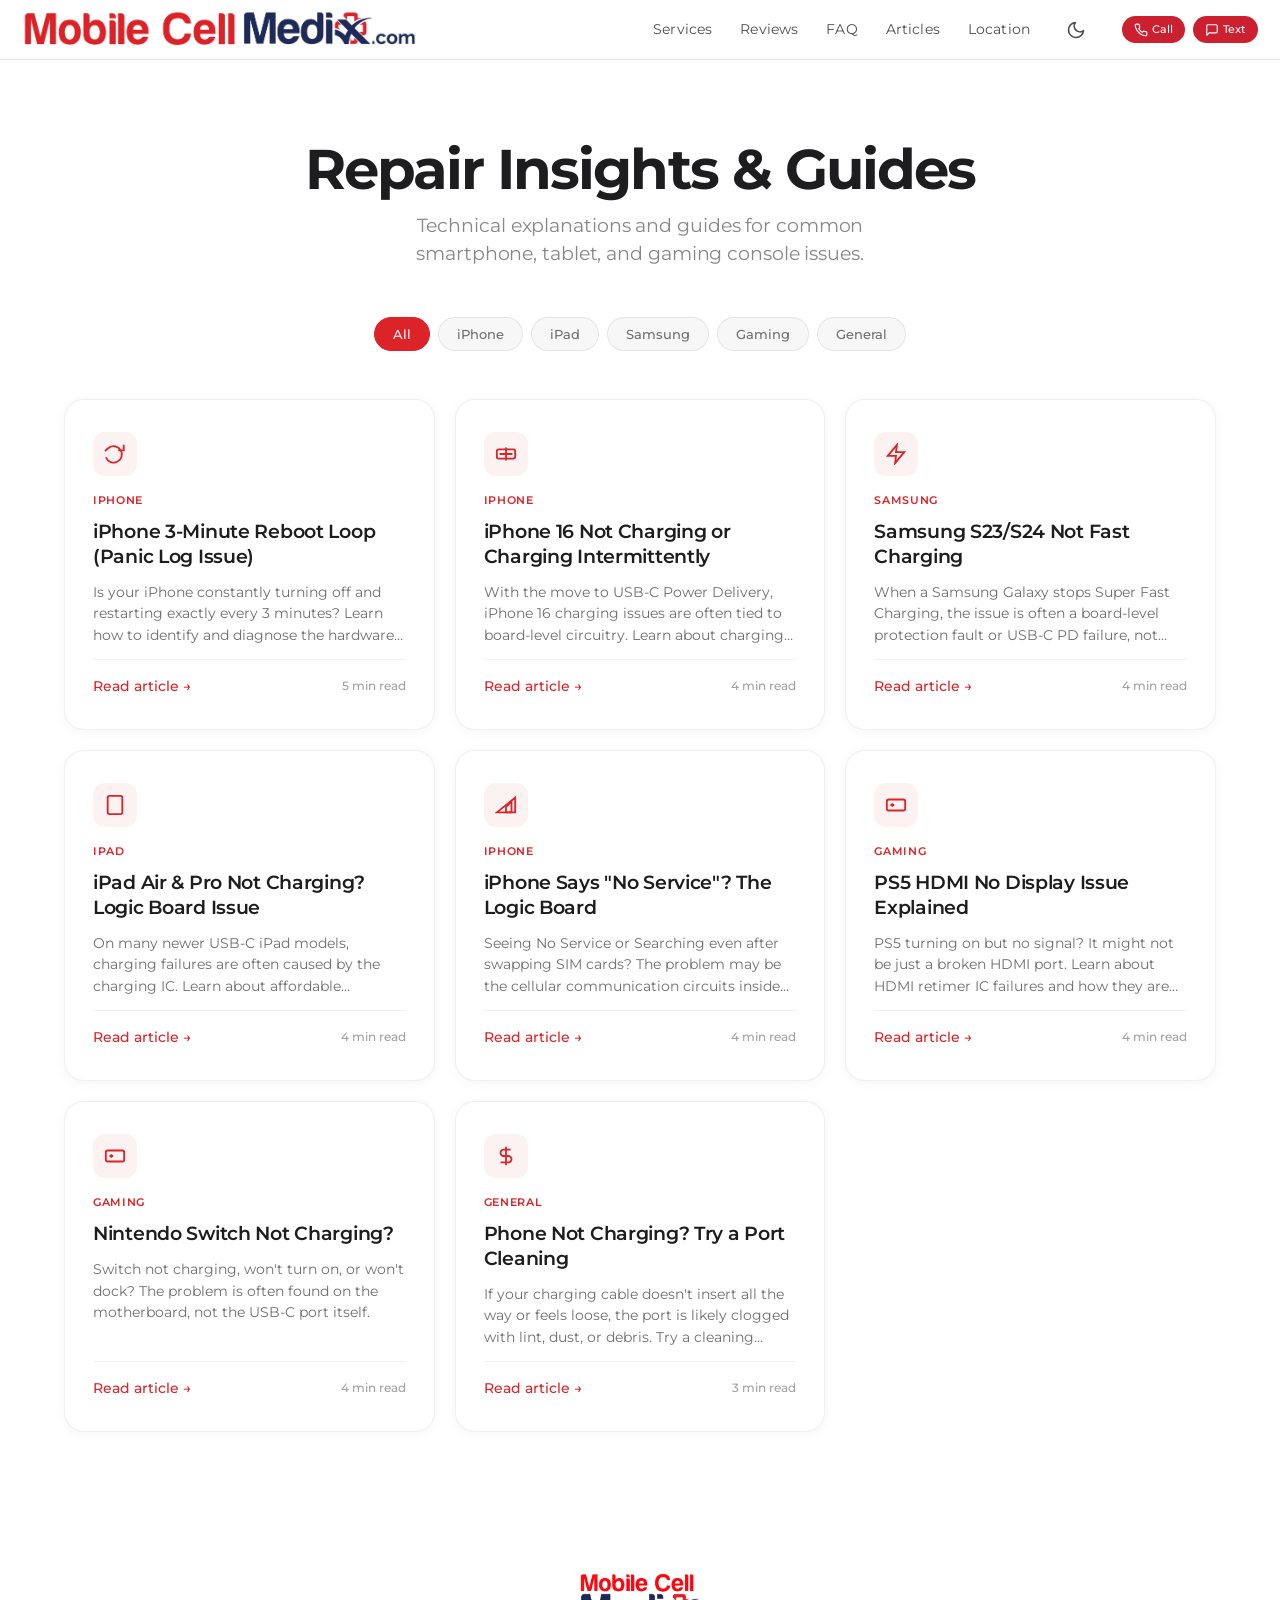
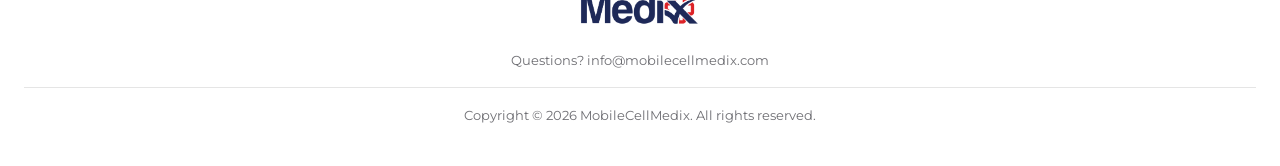
==== commit fafb294d: "Use main.css; add theme toggle & mobile menu Replace references to styles.css with main.css across s" ====
--- a/articles/index.html
+++ b/articles/index.html
@@ -10,7 +10,7 @@
   <link rel="preconnect" href="https://fonts.googleapis.com">
   <link rel="preconnect" href="https://fonts.gstatic.com" crossorigin>
   <link href="https://fonts.googleapis.com/css2?family=Montserrat:wght@400;500;600;700&display=swap" rel="stylesheet">
-  <link rel="stylesheet" href="../styles.css" />
+  <link rel="stylesheet" href="../main.css" />
   <link rel="stylesheet" href="article-styles.css" />
   <link rel="icon" href="../photos/logo.png" type="image/png" />
 </head>
@@ -24,6 +24,25 @@
         <a href="../#faq" class="header-link">FAQ</a>
         <a href="index.html" class="header-link active">Articles</a>
         <a href="../#map-section" class="header-link">Location</a>
+        <button class="theme-toggle" id="theme-toggle" aria-label="Toggle light/dark mode">
+          <svg class="sun-icon" xmlns="http://www.w3.org/2000/svg" width="20" height="20" viewBox="0 0 24 24"
+            fill="none" stroke="currentColor" stroke-width="2" stroke-linecap="round" stroke-linejoin="round">
+            <circle cx="12" cy="12" r="5" />
+            <line x1="12" y1="1" x2="12" y2="3" />
+            <line x1="12" y1="21" x2="12" y2="23" />
+            <line x1="4.22" y1="4.22" x2="5.64" y2="5.64" />
+            <line x1="18.36" y1="18.36" x2="19.78" y2="19.78" />
+            <line x1="1" y1="12" x2="3" y2="12" />
+            <line x1="21" y1="12" x2="23" y2="12" />
+            <line x1="4.22" y1="19.78" x2="5.64" y2="18.36" />
+            <line x1="18.36" y1="5.64" x2="19.78" y2="4.22" />
+          </svg>
+          <svg class="moon-icon" xmlns="http://www.w3.org/2000/svg" width="20" height="20" viewBox="0 0 24 24"
+            fill="none" stroke="currentColor" stroke-width="2" stroke-linecap="round" stroke-linejoin="round"
+            style="display: none">
+            <path d="M21 12.79A9 9 0 1 1 11.21 3 7 7 0 0 0 21 12.79z" />
+          </svg>
+        </button>
         <div class="header-contact-group">
           <a href="tel:9053021942" class="header-cta" title="Call us"><svg xmlns="http://www.w3.org/2000/svg" width="14" height="14" viewBox="0 0 24 24" fill="none" stroke="currentColor" stroke-width="2" stroke-linecap="round" stroke-linejoin="round"><path d="M22 16.92v3a2 2 0 0 1-2.18 2 19.79 19.79 0 0 1-8.63-3.07 19.5 19.5 0 0 1-6-6 19.79 19.79 0 0 1-3.07-8.67A2 2 0 0 1 4.11 2h3a2 2 0 0 1 2 1.72 12.84 12.84 0 0 0 .7 2.81 2 2 0 0 1-.45 2.11L8.09 9.91a16 16 0 0 0 6 6l1.27-1.27a2 2 0 0 1 2.11-.45 12.84 12.84 0 0 0 2.81.7A2 2 0 0 1 22 16.92z"></path></svg>Call</a>
           <a href="sms:9053021942" class="header-cta" title="Text us"><svg xmlns="http://www.w3.org/2000/svg" width="14" height="14" viewBox="0 0 24 24" fill="none" stroke="currentColor" stroke-width="2" stroke-linecap="round" stroke-linejoin="round"><path d="M21 15a2 2 0 0 1-2 2H7l-4 4V5a2 2 0 0 1 2-2h14a2 2 0 0 1 2 2z"></path></svg>Text</a>
--- a/main.css
+++ b/main.css
@@ -0,0 +1,2269 @@
+/* ============================================
+   MobileCellMedix — Iteration 5
+   Dark Cupertino Cinematic
+   ============================================ */
+
+/* ---------- Top Banner ---------- */
+.top-banner {
+  background-color: #1c1c1e;
+  color: #a1a1a6;
+  text-align: center;
+  padding: 10px 16px;
+  font-size: 13px;
+  font-weight: 500;
+  letter-spacing: -0.01em;
+  border-bottom: 1px solid rgba(255, 255, 255, 0.05);
+  position: relative;
+  z-index: 1001;
+}
+
+/* ---------- Reset & Base ---------- */
+
+*,
+*::before,
+*::after {
+  margin: 0;
+  padding: 0;
+  box-sizing: border-box;
+}
+
+html {
+  scroll-behavior: smooth;
+  -webkit-font-smoothing: antialiased;
+  -moz-osx-font-smoothing: grayscale;
+}
+
+body {
+  font-family:
+    "Montserrat",
+    -apple-system,
+    BlinkMacSystemFont,
+    sans-serif;
+  color: #f5f5f7;
+  background-color: #000000;
+  line-height: 1.5;
+  font-size: 17px;
+  overflow-x: hidden;
+}
+
+img {
+  display: block;
+  max-width: 100%;
+  height: auto;
+}
+
+a {
+  text-decoration: none;
+  color: inherit;
+}
+
+/* ---------- Sticky Header ---------- */
+.site-header {
+  position: sticky;
+  top: 0;
+  left: 0;
+  width: 100%;
+  height: 60px;
+  z-index: 1000;
+  display: flex;
+  align-items: center;
+  justify-content: center;
+  background: rgba(0, 0, 0, 0.88);
+  backdrop-filter: saturate(180%) blur(20px);
+  -webkit-backdrop-filter: saturate(180%) blur(20px);
+  border-bottom: 1px solid rgba(255, 255, 255, 0.1);
+  transition: background 0.35s ease;
+}
+
+.site-header.scrolled {
+  background: rgba(0, 0, 0, 0.88);
+}
+
+.header-inner {
+  max-width: 1280px;
+  width: 100%;
+  padding: 0 22px;
+  display: flex;
+  align-items: center;
+  justify-content: space-between;
+}
+
+.header-logo img {
+  height: 44px;
+  width: auto;
+  transition: opacity 0.2s ease;
+}
+
+.header-nav {
+  display: flex;
+  align-items: center;
+  gap: 28px;
+}
+
+.header-link {
+  font-size: 14px;
+  font-weight: 400;
+  color: rgba(245, 245, 247, 0.8);
+  letter-spacing: 0.01em;
+  transition: color 0.2s ease;
+}
+
+.header-link:hover {
+  color: #ffffff;
+}
+
+.header-contact-group {
+  display: flex;
+  align-items: center;
+  gap: 8px;
+}
+
+.header-cta {
+  display: inline-flex;
+  align-items: center;
+  gap: 4px;
+  font-size: 11px;
+  font-weight: 500;
+  color: #ffffff;
+  background: #cc2030;
+  border-radius: 980px;
+  padding: 5px 12px;
+  transition: background 0.25s ease;
+  white-space: nowrap;
+}
+
+.header-cta:hover {
+  background: #dc2327;
+  border-color: #dc2327;
+}
+
+/* ---------- Mobile Menu Button ---------- */
+.mobile-menu-btn {
+  display: none;
+  align-items: center;
+  justify-content: center;
+  width: 36px;
+  height: 36px;
+  background: none;
+  border: none;
+  cursor: pointer;
+  padding: 6px;
+  border-radius: 8px;
+  transition: background 0.2s ease;
+  flex-direction: column;
+  gap: 5px;
+}
+
+.mobile-menu-btn:hover {
+  background: rgba(255, 255, 255, 0.08);
+}
+
+.hamburger-line {
+  display: block;
+  width: 20px;
+  height: 2px;
+  background: #f5f5f7;
+  border-radius: 2px;
+  transition:
+    transform 0.3s cubic-bezier(0.25, 0.46, 0.45, 0.94),
+    opacity 0.3s ease,
+    background 0.2s ease;
+  transform-origin: center;
+}
+
+/* Hamburger → X animation */
+.mobile-menu-btn.active .hamburger-line:nth-child(1) {
+  transform: translateY(7px) rotate(45deg);
+}
+
+.mobile-menu-btn.active .hamburger-line:nth-child(2) {
+  opacity: 0;
+  transform: scaleX(0);
+}
+
+.mobile-menu-btn.active .hamburger-line:nth-child(3) {
+  transform: translateY(-7px) rotate(-45deg);
+}
+
+/* ---------- Mobile Dropdown Menu ---------- */
+.mobile-menu {
+  display: none;
+  flex-direction: column;
+  gap: 2px;
+  padding: 8px 16px 16px;
+  background: rgba(0, 0, 0, 0.92);
+  backdrop-filter: saturate(180%) blur(20px);
+  -webkit-backdrop-filter: saturate(180%) blur(20px);
+  border-bottom: 1px solid rgba(255, 255, 255, 0.08);
+  max-height: 0;
+  overflow: hidden;
+  opacity: 0;
+  transition:
+    max-height 0.4s cubic-bezier(0.25, 0.46, 0.45, 0.94),
+    opacity 0.3s ease,
+    padding 0.4s ease;
+}
+
+.mobile-menu.active {
+  max-height: 400px;
+  opacity: 1;
+  padding: 8px 16px 16px;
+}
+
+.mobile-menu-link {
+  display: flex;
+  align-items: center;
+  gap: 14px;
+  padding: 14px 16px;
+  border-radius: 12px;
+  font-size: 15px;
+  font-weight: 500;
+  color: rgba(245, 245, 247, 0.85);
+  letter-spacing: -0.005em;
+  transition:
+    background 0.2s ease,
+    color 0.2s ease;
+}
+
+.mobile-menu-link:hover,
+.mobile-menu-link:active {
+  background: rgba(255, 255, 255, 0.08);
+  color: #ffffff;
+}
+
+.mobile-menu-link svg {
+  color: #86868b;
+  flex-shrink: 0;
+  transition: color 0.2s ease;
+}
+
+.mobile-menu-link:hover svg,
+.mobile-menu-link:active svg {
+  color: #dc2327;
+}
+
+/* ---------- Hero ---------- */
+.hero {
+  position: relative;
+  min-height: auto;
+  display: flex;
+  align-items: center;
+  justify-content: center;
+  text-align: center;
+  padding: 80px 24px 100px;
+  background: #000000;
+  overflow: hidden;
+}
+
+.hero::after {
+  content: "";
+  position: absolute;
+  bottom: 0;
+  left: 0;
+  right: 0;
+  height: 200px;
+  background: linear-gradient(to top, #000000, transparent);
+  pointer-events: none;
+  z-index: 2;
+}
+
+.bg-medic-cross {
+  position: absolute;
+  top: 50%;
+  left: 50%;
+  transform: translate(-50%, -50%);
+  width: 900px;
+  height: 900px;
+  color: rgba(220, 35, 39, 0.4);
+  /* Much brighter in dark mode */
+  z-index: 1;
+  pointer-events: none;
+}
+
+.hero-content {
+  position: relative;
+  z-index: 3;
+  max-width: 720px;
+}
+
+.hero-logo {
+  height: 48px;
+  width: auto;
+  margin: 0 auto 28px;
+  display: block;
+}
+
+.hero h1 {
+  font-size: clamp(44px, 7vw, 80px);
+  font-weight: 700;
+  letter-spacing: -0.04em;
+  line-height: 1.05;
+  color: #f5f5f7;
+  margin-bottom: 20px;
+}
+
+.hero h1 .gradient-text {
+  background: linear-gradient(
+    135deg,
+    #1e2b59 0%,
+    #1e2b59 40%,
+    #dc2327 85%,
+    #dc2327 100%
+  );
+  -webkit-background-clip: text;
+  -webkit-text-fill-color: transparent;
+  background-clip: text;
+}
+
+.hero .subhead {
+  font-size: clamp(17px, 2.5vw, 21px);
+  color: #86868b;
+  font-weight: 400;
+  line-height: 1.45;
+  max-width: 540px;
+  margin: 0 auto 44px;
+  letter-spacing: -0.005em;
+}
+
+.hero-actions {
+  display: flex;
+  align-items: center;
+  justify-content: center;
+  gap: 20px;
+  flex-wrap: wrap;
+}
+
+.contact-buttons-group {
+  display: flex;
+  align-items: center;
+  gap: 12px;
+  flex-wrap: wrap;
+  justify-content: center;
+}
+
+.contact-buttons-group .btn-primary {
+  padding: 14px 24px;
+  font-size: 15px;
+  gap: 6px;
+}
+
+.btn-primary {
+  display: inline-flex;
+  align-items: center;
+  gap: 8px;
+  background: #dc2327;
+  color: #ffffff;
+  font-size: 17px;
+  font-weight: 500;
+  padding: 14px 32px;
+  border-radius: 980px;
+  border: none;
+  cursor: pointer;
+  transition:
+    background 0.25s ease,
+    transform 0.15s ease;
+  letter-spacing: -0.01em;
+}
+
+.btn-primary:hover {
+  background: #a61a27;
+}
+
+.btn-primary:active {
+  transform: scale(0.97);
+}
+
+.btn-secondary {
+  display: inline-flex;
+  align-items: center;
+  gap: 5px;
+  font-size: 17px;
+  font-weight: 500;
+  color: #dc2327;
+  padding: 14px 8px;
+  transition: color 0.2s ease;
+  letter-spacing: -0.01em;
+}
+
+.btn-secondary:hover {
+  color: #dc2327;
+}
+
+.btn-secondary .chevron {
+  font-size: 18px;
+  transition: transform 0.2s ease;
+}
+
+.btn-secondary:hover .chevron {
+  transform: translateX(3px);
+}
+
+/* ---------- Divider ---------- */
+.section-divider {
+  width: 100%;
+  border: none;
+  border-top: 1px solid rgba(255, 255, 255, 0.06);
+  margin: 0;
+}
+
+/* ---------- Services ---------- */
+.services {
+  padding: 100px 24px;
+  background: #000000;
+}
+
+.section-header {
+  text-align: center;
+  margin-bottom: 60px;
+}
+
+.section-header h2 {
+  font-size: clamp(36px, 5vw, 56px);
+  font-weight: 700;
+  letter-spacing: -0.035em;
+  line-height: 1.07;
+  color: #f5f5f7;
+  margin-bottom: 12px;
+}
+
+.section-header p {
+  font-size: 19px;
+  color: #86868b;
+  font-weight: 400;
+  letter-spacing: -0.005em;
+}
+
+.services-grid {
+  display: grid;
+  grid-template-columns: repeat(2, 1fr);
+  gap: 16px;
+  max-width: 1200px;
+  margin: 0 auto;
+}
+
+.service-card {
+  position: relative;
+  background: #1c1c1e;
+  border-radius: 24px;
+  padding: 44px 32px;
+  overflow: hidden;
+  transition:
+    transform 0.35s cubic-bezier(0.25, 0.46, 0.45, 0.94),
+    box-shadow 0.35s ease,
+    border-color 0.35s ease;
+  border: 1px solid rgba(255, 255, 255, 0.05);
+  display: flex;
+  flex-direction: column;
+}
+
+.service-card:hover {
+  transform: translateY(-4px);
+  box-shadow: 0 12px 48px rgba(204, 32, 48, 0.15);
+  border-color: rgba(255, 255, 255, 0.1);
+}
+
+.service-card::before {
+  content: "";
+  position: absolute;
+  top: 0;
+  left: 0;
+  right: 0;
+  height: 1px;
+  background: linear-gradient(
+    90deg,
+    transparent,
+    rgba(255, 255, 255, 0.12),
+    transparent
+  );
+  opacity: 0;
+  transition: opacity 0.35s ease;
+}
+
+.service-card:hover::before {
+  opacity: 1;
+}
+
+.service-icon {
+  width: 48px;
+  height: 48px;
+  display: flex;
+  align-items: center;
+  justify-content: center;
+  margin-bottom: 20px;
+  color: #f5f5f7;
+  transition:
+    color 0.3s ease,
+    transform 0.3s ease;
+}
+
+.service-icon svg {
+  width: 32px;
+  height: 32px;
+}
+
+.service-card h3 {
+  font-size: 22px;
+  font-weight: 600;
+  letter-spacing: -0.02em;
+  color: #f5f5f7;
+  margin-bottom: 8px;
+}
+
+.service-card p {
+  font-size: 15px;
+  color: #86868b;
+  line-height: 1.55;
+  letter-spacing: -0.003em;
+  flex-grow: 1;
+}
+
+.service-tags {
+  display: flex;
+  flex-wrap: wrap;
+  gap: 8px;
+  margin-top: 16px;
+  margin-bottom: 24px;
+}
+
+.service-tags span {
+  font-size: 12px;
+  font-weight: 500;
+  color: #86868b;
+  background: rgba(255, 255, 255, 0.05);
+  padding: 4px 10px;
+  border-radius: 6px;
+  letter-spacing: 0.02em;
+}
+
+.service-card:hover .service-icon {
+  color: #dc2327;
+  transform: scale(1.05);
+}
+.service-actions {
+  display: flex;
+  align-items: center;
+  gap: 10px;
+  margin-top: auto;
+  font-size: 15px;
+  font-weight: 500;
+  color: #f5f5f7;
+}
+
+.action-divider {
+  color: #86868b;
+  font-size: 14px;
+  user-select: none;
+}
+
+.action-link {
+  display: inline-flex;
+  align-items: center;
+  gap: 4px;
+  transition: color 0.2s ease;
+  cursor: pointer;
+}
+
+.action-link span {
+  font-size: 13px;
+  transition: transform 0.2s ease;
+}
+
+.action-link:hover {
+  color: #dc2327;
+}
+
+.action-link:hover span {
+  transform: translate(2px, -2px);
+}
+
+.book-now-trigger {
+  appearance: none;
+  -webkit-appearance: none;
+  background: none;
+  border: none;
+  outline: none;
+  font-family: inherit;
+  font-size: inherit;
+  font-weight: inherit;
+  color: #dc2327;
+  padding: 0;
+  cursor: pointer;
+  transition: color 0.2s ease;
+}
+
+.book-now-trigger:hover {
+  color: #ff453a;
+}
+
+/* ---------- Cinematic Showcase ---------- */
+.showcase-block {
+  position: relative;
+  padding: 100px 24px;
+  background: #000000;
+}
+
+.showcase-inner {
+  display: grid;
+  grid-template-columns: 1fr 1fr;
+  gap: 48px;
+  align-items: center;
+  max-width: 1280px;
+  margin: 0 auto;
+}
+
+.showcase-block.reverse .showcase-inner {
+  direction: rtl;
+}
+
+.showcase-block.reverse .showcase-inner > * {
+  direction: ltr;
+}
+
+.showcase-text .eyebrow {
+  font-size: 14px;
+  font-weight: 600;
+  text-transform: uppercase;
+  letter-spacing: 0.06em;
+  color: #86868b;
+  margin-bottom: 12px;
+}
+
+.showcase-text h2 {
+  font-size: clamp(28px, 4vw, 44px);
+  font-weight: 700;
+  letter-spacing: -0.03em;
+  line-height: 1.1;
+  color: #f5f5f7;
+  margin-bottom: 16px;
+}
+
+.showcase-text p {
+  font-size: 17px;
+  color: #86868b;
+  line-height: 1.55;
+  letter-spacing: -0.005em;
+  max-width: 440px;
+}
+
+.showcase-media {
+  position: relative;
+  border-radius: 20px;
+  overflow: hidden;
+}
+
+.showcase-media img {
+  width: 100%;
+  display: block;
+  transition: transform 0.6s cubic-bezier(0.25, 0.46, 0.45, 0.94);
+}
+
+.showcase-media:hover img {
+  transform: scale(1.03);
+}
+
+.showcase-media::after {
+  content: "";
+  position: absolute;
+  inset: 0;
+  border-radius: 20px;
+  border: 1px solid rgba(255, 255, 255, 0.06);
+  pointer-events: none;
+}
+
+/* ---------- Owner Section ---------- */
+.owner-section {
+  padding: 120px 24px;
+}
+
+.owner-section .container {
+  max-width: 1280px;
+  margin: 0 auto;
+}
+
+.owner-grid {
+  display: grid;
+  grid-template-columns: 1.2fr 0.8fr;
+  gap: 80px;
+  align-items: center;
+}
+
+.owner-text .eyebrow {
+  display: inline-block;
+  font-size: 14px;
+  font-weight: 600;
+  text-transform: uppercase;
+  letter-spacing: 0.05em;
+  color: #dc2327;
+  margin-bottom: 16px;
+}
+
+.owner-text h2 {
+  font-size: clamp(32px, 4vw, 48px);
+  font-weight: 700;
+  letter-spacing: -0.03em;
+  line-height: 1.1;
+  color: #f5f5f7;
+  margin-bottom: 24px;
+}
+
+.owner-text p {
+  font-size: 17px;
+  color: #86868b;
+  line-height: 1.6;
+  margin-bottom: 20px;
+}
+
+.owner-text p strong {
+  color: #f5f5f7;
+  font-weight: 600;
+}
+
+.owner-badge {
+  display: flex;
+  align-items: center;
+  gap: 12px;
+  margin-top: 32px;
+  padding-top: 32px;
+  border-top: 1px solid rgba(255, 255, 255, 0.1);
+}
+
+.owner-badge span {
+  font-size: 15px;
+  font-weight: 500;
+  color: #f5f5f7;
+}
+
+.owner-photos {
+  display: flex;
+  justify-content: flex-end;
+  width: 100%;
+}
+
+.photo-main {
+  border-radius: 20px;
+  overflow: hidden;
+  width: 100%;
+  max-width: 440px;
+}
+
+.photo-main img {
+  width: 100%;
+  height: auto;
+  object-fit: cover;
+  display: block;
+  transition: transform 0.6s cubic-bezier(0.25, 0.46, 0.45, 0.94);
+}
+
+.photo-main:hover img {
+  transform: scale(1.03);
+}
+
+.photo-stack {
+  display: flex;
+  flex-direction: column;
+  gap: 16px;
+}
+
+.photo-stack img {
+  width: 100%;
+  height: 100%;
+  object-fit: cover;
+  border-radius: 20px;
+  aspect-ratio: 1 / 1;
+  transition: transform 0.6s cubic-bezier(0.25, 0.46, 0.45, 0.94);
+}
+
+.photo-stack img:hover {
+  transform: scale(1.03);
+}
+
+/* ---------- Map ---------- */
+.map-section {
+  padding: 100px 24px;
+  background: #000000;
+  text-align: center;
+}
+
+.map-section .container {
+  max-width: 1200px;
+  margin: 0 auto;
+}
+
+.map-embed-wrap {
+  position: relative;
+  border-radius: 20px;
+  overflow: hidden;
+  border: 1px solid rgba(255, 255, 255, 0.06);
+  margin-bottom: 36px;
+}
+
+.map-embed {
+  width: 100%;
+  height: 450px;
+  border: none;
+  display: block;
+  filter: invert(90%) hue-rotate(180deg) contrast(0.85);
+}
+
+.map-cta {
+  margin-top: 8px;
+}
+
+/* ---------- Footer ---------- */
+.site-footer {
+  border-top: 1px solid rgba(255, 255, 255, 0.06);
+  padding: 40px 24px;
+  text-align: center;
+  background: #000000;
+}
+
+.footer-inner {
+  max-width: 1280px;
+  margin: 0 auto;
+}
+
+.footer-logo {
+  height: 52px;
+  width: auto;
+  margin: 0 auto 24px;
+  display: block;
+}
+
+.footer-inner p {
+  font-size: 13px;
+  color: #6e6e73;
+  line-height: 1.7;
+}
+
+.footer-inner a {
+  color: #6e6e73;
+  transition: color 0.2s ease;
+}
+
+.footer-inner a:hover {
+  color: #dc2327;
+}
+
+.footer-sep {
+  width: 100%;
+  border: none;
+  border-top: 1px solid rgba(255, 255, 255, 0.04);
+  margin: 16px 0;
+}
+
+/* ---------- Reviews Section ---------- */
+.reviews-section {
+  padding: 100px 24px;
+  background: #000000;
+  overflow: hidden;
+}
+
+.reviews-section .container {
+  max-width: 1400px;
+  margin: 0 auto;
+}
+
+.reviews-badge {
+  display: inline-flex;
+  align-items: center;
+  gap: 10px;
+  background: rgba(255, 255, 255, 0.06);
+  border: 1px solid rgba(255, 255, 255, 0.08);
+  padding: 8px 18px;
+  border-radius: 980px;
+  margin-bottom: 20px;
+}
+
+.reviews-badge .google-icon {
+  flex-shrink: 0;
+}
+
+.reviews-source {
+  font-size: 14px;
+  font-weight: 500;
+  color: #f5f5f7;
+  letter-spacing: 0.01em;
+}
+
+.reviews-stars-summary {
+  display: flex;
+  align-items: center;
+  justify-content: center;
+  gap: 12px;
+  margin-top: 16px;
+}
+
+.stars-row {
+  display: flex;
+  gap: 4px;
+}
+
+.reviews-rating-text {
+  font-size: 17px;
+  font-weight: 500;
+  color: #86868b;
+  letter-spacing: -0.005em;
+}
+
+/* Carousel wrapper */
+.reviews-carousel-wrap {
+  position: relative;
+  display: flex;
+  align-items: center;
+  gap: 12px;
+}
+
+.reviews-carousel {
+  overflow: hidden;
+  border-radius: 24px;
+  flex: 1;
+  cursor: grab;
+}
+
+.reviews-carousel.dragging {
+  cursor: grabbing;
+}
+
+.reviews-track {
+  display: flex;
+  gap: 16px;
+  transition: transform 0.5s cubic-bezier(0.25, 0.46, 0.45, 0.94);
+  padding: 8px 0;
+}
+
+.reviews-carousel.dragging .reviews-track {
+  transition: none;
+}
+
+/* Review card */
+.review-card {
+  min-width: 340px;
+  max-width: 340px;
+  background: #1c1c1e;
+  border-radius: 20px;
+  padding: 28px;
+  border: 1px solid rgba(255, 255, 255, 0.06);
+  display: flex;
+  flex-direction: column;
+  gap: 14px;
+  flex-shrink: 0;
+  transition:
+    transform 0.35s cubic-bezier(0.25, 0.46, 0.45, 0.94),
+    box-shadow 0.35s ease,
+    border-color 0.35s ease;
+}
+
+.review-card:hover {
+  transform: translateY(-4px);
+  box-shadow: 0 12px 40px rgba(0, 0, 0, 0.4);
+  border-color: rgba(255, 255, 255, 0.1);
+}
+
+.review-card-top {
+  display: flex;
+  align-items: center;
+  gap: 12px;
+}
+
+.review-avatar {
+  width: 40px;
+  height: 40px;
+  border-radius: 50%;
+  display: flex;
+  align-items: center;
+  justify-content: center;
+  font-size: 17px;
+  font-weight: 600;
+  color: #ffffff;
+  flex-shrink: 0;
+}
+
+.review-meta {
+  display: flex;
+  flex-direction: column;
+}
+
+.review-name {
+  font-size: 15px;
+  font-weight: 600;
+  color: #f5f5f7;
+  letter-spacing: -0.01em;
+}
+
+.review-date {
+  font-size: 12px;
+  color: #86868b;
+  letter-spacing: 0.01em;
+}
+
+.review-stars {
+  display: flex;
+  gap: 2px;
+}
+
+.review-text {
+  font-size: 14px;
+  color: #a1a1a6;
+  line-height: 1.6;
+  letter-spacing: -0.003em;
+  flex-grow: 1;
+  display: -webkit-box;
+  -webkit-line-clamp: 5;
+  -webkit-box-orient: vertical;
+  overflow: hidden;
+}
+
+.review-google-badge {
+  display: flex;
+  align-items: center;
+  gap: 6px;
+  margin-top: auto;
+  padding-top: 12px;
+  border-top: 1px solid rgba(255, 255, 255, 0.06);
+}
+
+.review-google-badge span {
+  font-size: 12px;
+  color: #6e6e73;
+  font-weight: 500;
+  letter-spacing: 0.01em;
+}
+
+/* Arrow buttons */
+.reviews-arrow {
+  width: 44px;
+  height: 44px;
+  border-radius: 50%;
+  border: 1px solid rgba(255, 255, 255, 0.12);
+  background: rgba(255, 255, 255, 0.06);
+  color: #f5f5f7;
+  display: flex;
+  align-items: center;
+  justify-content: center;
+  cursor: pointer;
+  flex-shrink: 0;
+  transition:
+    background 0.25s ease,
+    border-color 0.25s ease,
+    transform 0.15s ease;
+  z-index: 2;
+}
+
+.reviews-arrow:hover {
+  background: rgba(255, 255, 255, 0.12);
+  border-color: rgba(255, 255, 255, 0.2);
+}
+
+.reviews-arrow:active {
+  transform: scale(0.93);
+}
+
+.reviews-arrow:disabled {
+  opacity: 0.3;
+  cursor: not-allowed;
+}
+
+/* Dots */
+.reviews-dots {
+  display: flex;
+  justify-content: center;
+  gap: 8px;
+  margin-top: 32px;
+}
+
+.reviews-dot {
+  width: 8px;
+  height: 8px;
+  border-radius: 50%;
+  background: rgba(255, 255, 255, 0.15);
+  border: none;
+  cursor: pointer;
+  transition:
+    background 0.3s ease,
+    transform 0.3s ease;
+  padding: 0;
+}
+
+.reviews-dot.active {
+  background: #dc2327;
+  transform: scale(1.25);
+}
+
+.reviews-dot:hover:not(.active) {
+  background: rgba(255, 255, 255, 0.3);
+}
+
+/* ---------- FAQ Section ---------- */
+.faq-section {
+  padding: 100px 24px;
+  background: #000000;
+}
+
+.faq-section .container {
+  max-width: 1000px;
+  margin: 0 auto;
+}
+
+.faq-list {
+  margin-top: 48px;
+  display: flex;
+  flex-direction: column;
+}
+
+.faq-item {
+  border-bottom: 1px solid rgba(255, 255, 255, 0.1);
+}
+
+.faq-question {
+  width: 100%;
+  text-align: left;
+  background: none;
+  border: none;
+  padding: 24px 0;
+  display: flex;
+  align-items: center;
+  justify-content: space-between;
+  font-size: 19px;
+  font-weight: 600;
+  color: #f5f5f7;
+  cursor: pointer;
+  letter-spacing: -0.01em;
+  transition: color 0.2s ease;
+}
+
+.faq-question:hover {
+  color: #ffffff;
+}
+
+.faq-icon {
+  flex-shrink: 0;
+  color: #86868b;
+  transition:
+    transform 0.3s cubic-bezier(0.25, 0.46, 0.45, 0.94),
+    color 0.2s ease;
+  margin-left: 16px;
+}
+
+.faq-question:hover .faq-icon {
+  color: #f5f5f7;
+}
+
+.faq-item.active .faq-icon {
+  transform: rotate(180deg);
+  color: #dc2327;
+}
+
+.faq-answer {
+  max-height: 0;
+  overflow: hidden;
+  transition: max-height 0.4s cubic-bezier(0.25, 0.46, 0.45, 0.94);
+}
+
+.faq-answer-inner {
+  padding-bottom: 24px;
+}
+
+.faq-answer p {
+  font-size: 16px;
+  color: #86868b;
+  line-height: 1.6;
+  letter-spacing: -0.005em;
+}
+
+/* ---------- Responsive ---------- */
+@media (max-width: 734px) {
+  .hero {
+    min-height: auto;
+    padding: 60px 20px 72px;
+  }
+
+  .hero h1 {
+    font-size: 40px;
+  }
+
+  .hero .subhead {
+    font-size: 16px;
+    margin-bottom: 32px;
+  }
+
+  .hero-actions {
+    flex-direction: column;
+    gap: 8px;
+  }
+
+  .btn-primary {
+    width: 100%;
+    justify-content: center;
+    padding: 16px 28px;
+  }
+
+  .header-logo img {
+    height: 24px;
+    max-width: 140px;
+    object-fit: contain;
+  }
+
+  .site-header {
+    height: auto;
+    flex-direction: column;
+    align-items: stretch;
+  }
+
+  .header-inner {
+    height: 60px;
+    display: flex;
+    align-items: center;
+  }
+
+  .header-nav {
+    gap: 12px;
+  }
+
+  .header-link {
+    display: none;
+  }
+
+  .mobile-menu-btn {
+    display: flex;
+  }
+
+  .mobile-menu {
+    display: flex;
+    max-height: 0;
+    opacity: 0;
+    padding: 0 16px;
+  }
+
+  .mobile-menu.active {
+    max-height: 400px;
+    opacity: 1;
+    padding: 8px 16px 16px;
+  }
+
+  .theme-toggle {
+    display: none;
+  }
+
+  .owner-grid {
+    grid-template-columns: 1fr;
+    gap: 48px;
+  }
+
+  .owner-section {
+    padding: 72px 20px;
+  }
+
+  .owner-photos {
+    grid-template-columns: 1fr;
+    height: auto;
+  }
+
+  .photo-main img {
+    aspect-ratio: 4 / 5;
+  }
+
+  .services {
+    padding: 72px 20px;
+  }
+
+  .services-grid {
+    grid-template-columns: 1fr;
+    gap: 12px;
+  }
+
+  .service-card {
+    padding: 32px 24px;
+    border-radius: 20px;
+  }
+
+  .showcase-block {
+    padding: 72px 20px;
+  }
+
+  .showcase-inner,
+  .showcase-block.reverse .showcase-inner {
+    grid-template-columns: 1fr;
+    gap: 32px;
+    direction: ltr;
+  }
+
+  .showcase-text {
+    text-align: center;
+  }
+
+  .showcase-text p {
+    max-width: 100%;
+    margin: 0 auto;
+  }
+
+  .showcase-media {
+    border-radius: 16px;
+  }
+
+  .map-section {
+    padding: 72px 20px;
+  }
+
+  .map-embed {
+    height: 300px;
+  }
+
+  .map-embed-wrap {
+    border-radius: 16px;
+  }
+
+  .section-header h2 {
+    font-size: 36px;
+  }
+
+  .reviews-section {
+    padding: 72px 20px;
+  }
+
+  .review-card {
+    min-width: 280px;
+    max-width: 280px;
+    padding: 24px;
+  }
+
+  .reviews-arrow {
+    display: none;
+  }
+
+  .reviews-stars-summary {
+    flex-direction: column;
+    gap: 8px;
+  }
+
+  .faq-section {
+    padding: 72px 20px;
+  }
+
+  .faq-question {
+    font-size: 17px;
+    padding: 20px 0;
+  }
+}
+
+/* ---------- Animations ---------- */
+@media (prefers-reduced-motion: no-preference) {
+  .reveal {
+    opacity: 0;
+    transform: translateY(32px);
+    transition:
+      opacity 0.8s cubic-bezier(0.25, 0.46, 0.45, 0.94),
+      transform 0.8s cubic-bezier(0.25, 0.46, 0.45, 0.94);
+  }
+
+  .reveal.visible {
+    opacity: 1;
+    transform: translateY(0);
+  }
+
+  .reveal-scale {
+    opacity: 0;
+    transform: scale(0.94);
+    transition:
+      opacity 0.8s cubic-bezier(0.25, 0.46, 0.45, 0.94),
+      transform 0.8s cubic-bezier(0.25, 0.46, 0.45, 0.94);
+  }
+
+  .reveal-scale.visible {
+    opacity: 1;
+    transform: scale(1);
+  }
+}
+
+@media (prefers-reduced-motion: reduce) {
+  .reveal,
+  .reveal-scale {
+    opacity: 1;
+    transform: none;
+  }
+}
+
+/* ---------- Theme Toggle ---------- */
+.theme-toggle {
+  background: none;
+  border: none;
+  color: rgba(245, 245, 247, 0.8);
+  cursor: pointer;
+  padding: 8px;
+  display: flex;
+  align-items: center;
+  justify-content: center;
+  border-radius: 50%;
+  transition:
+    background 0.2s,
+    color 0.2s;
+}
+
+.theme-toggle:hover {
+  background: rgba(255, 255, 255, 0.1);
+  color: #ffffff;
+}
+
+/* ============================================
+   Repair Insights (Articles Preview)
+   ============================================ */
+
+.insights-preview-section {
+  padding: 100px 0;
+  background: #000000;
+}
+
+.insights-container {
+  max-width: 1200px;
+  margin: 0 auto;
+  padding: 0 24px;
+}
+
+.insights-grid {
+  display: grid;
+  grid-template-columns: repeat(3, 1fr);
+  gap: 20px;
+  margin-top: 48px;
+  margin-bottom: 48px;
+}
+
+.insight-card {
+  background: #1c1c1e;
+  border-radius: 20px;
+  padding: 32px 28px;
+  border: 1px solid rgba(255, 255, 255, 0.06);
+  display: flex;
+  flex-direction: column;
+  gap: 12px;
+  text-decoration: none;
+  transition: transform 0.35s cubic-bezier(0.25, 0.46, 0.45, 0.94), box-shadow 0.35s ease, border-color 0.35s ease;
+  position: relative;
+  overflow: hidden;
+}
+
+.insight-card::before {
+  content: "";
+  position: absolute;
+  top: 0;
+  left: 0;
+  right: 0;
+  height: 1px;
+  background: linear-gradient(90deg, transparent, rgba(255, 255, 255, 0.12), transparent);
+  opacity: 0;
+  transition: opacity 0.35s ease;
+}
+
+.insight-card:hover {
+  transform: translateY(-4px);
+  box-shadow: 0 12px 48px rgba(204, 32, 48, 0.12);
+  border-color: rgba(255, 255, 255, 0.12);
+}
+
+.insight-card:hover::before {
+  opacity: 1;
+}
+
+.insight-category {
+  font-size: 11px;
+  font-weight: 600;
+  text-transform: uppercase;
+  letter-spacing: 0.06em;
+  color: #dc2327;
+}
+
+.insight-card h3 {
+  font-size: 20px;
+  font-weight: 600;
+  color: #f5f5f7;
+  letter-spacing: -0.015em;
+  line-height: 1.3;
+}
+
+.insight-card p {
+  font-size: 15px;
+  color: #86868b;
+  line-height: 1.55;
+  display: -webkit-box;
+  -webkit-line-clamp: 3;
+  -webkit-box-orient: vertical;
+  overflow: hidden;
+  flex-grow: 1;
+}
+
+.insight-arrow {
+  font-size: 14px;
+  font-weight: 500;
+  color: #dc2327;
+  margin-top: 12px;
+  display: inline-flex;
+  align-items: center;
+  gap: 4px;
+  transition: gap 0.2s ease;
+}
+
+.insight-card:hover .insight-arrow {
+  gap: 8px;
+}
+
+.insights-cta {
+  display: flex;
+  justify-content: center;
+}
+
+@media (max-width: 900px) {
+  .insights-grid {
+    grid-template-columns: repeat(2, 1fr);
+  }
+}
+
+@media (max-width: 734px) {
+  .insights-preview-section {
+    padding: 72px 0;
+  }
+  
+  .insights-grid {
+    grid-template-columns: 1fr;
+    gap: 16px;
+  }
+  
+  .insight-card {
+    padding: 24px 20px;
+  }
+}
+
+/* ---------- Light Mode Overrides ---------- */
+body.light-mode .top-banner {
+  background-color: #e5e5ea;
+  color: #1d1d1f;
+  border-bottom: 1px solid rgba(0, 0, 0, 0.05);
+}
+
+body.light-mode {
+  background-color: #ffffff;
+  color: #1d1d1f;
+}
+
+body.light-mode .site-header {
+  background: rgba(255, 255, 255, 0.88);
+  border-bottom: 1px solid rgba(0, 0, 0, 0.1);
+}
+
+body.light-mode .header-logo img {
+  background: transparent;
+  padding: 0;
+}
+
+body.light-mode .header-link,
+body.light-mode .theme-toggle {
+  color: rgba(0, 0, 0, 0.7);
+}
+
+body.light-mode .header-link:hover,
+body.light-mode .theme-toggle:hover {
+  color: #000000;
+}
+
+body.light-mode .theme-toggle:hover {
+  background: rgba(0, 0, 0, 0.05);
+}
+
+body.light-mode .hamburger-line {
+  background: #1d1d1f;
+}
+
+body.light-mode .mobile-menu-btn:hover {
+  background: rgba(0, 0, 0, 0.05);
+}
+
+body.light-mode .mobile-menu {
+  background: rgba(255, 255, 255, 0.95);
+  border-bottom: 1px solid rgba(0, 0, 0, 0.06);
+}
+
+body.light-mode .mobile-menu-link {
+  color: rgba(0, 0, 0, 0.75);
+}
+
+body.light-mode .mobile-menu-link:hover,
+body.light-mode .mobile-menu-link:active {
+  background: rgba(0, 0, 0, 0.04);
+  color: #1d1d1f;
+}
+
+body.light-mode .mobile-menu-link svg {
+  color: #86868b;
+}
+
+body.light-mode .hero {
+  background: #ffffff;
+}
+
+body.light-mode .hero::after {
+  background: linear-gradient(to top, #ffffff, transparent);
+}
+
+body.light-mode .bg-medic-cross {
+  color: rgba(220, 35, 39, 0.15);
+  /* Much brighter in light mode */
+}
+
+body.light-mode .hero h1 {
+  color: #1d1d1f;
+}
+
+body.light-mode .services,
+body.light-mode .showcase-block,
+body.light-mode .owner-section,
+body.light-mode .map-section,
+body.light-mode .site-footer {
+  background: #ffffff;
+}
+
+body.light-mode .services {
+  background: #f5f5f7;
+}
+
+body.light-mode .map-section {
+  background: #f5f5f7;
+}
+
+body.light-mode .section-header h2,
+body.light-mode .service-card h3,
+body.light-mode .showcase-text h2,
+body.light-mode .map-header h2,
+body.light-mode .owner-text h2,
+body.light-mode .owner-text p strong {
+  color: #1d1d1f;
+}
+
+body.light-mode .service-card {
+  background: #ffffff;
+  border: 1px solid rgba(0, 0, 0, 0.05);
+  box-shadow: 0 4px 20px rgba(0, 0, 0, 0.04);
+}
+
+body.light-mode .service-card:hover {
+  border-color: rgba(0, 0, 0, 0.1);
+  box-shadow: 0 8px 30px rgba(0, 0, 0, 0.08);
+}
+
+body.light-mode .service-icon,
+body.light-mode .service-actions {
+  color: #1d1d1f;
+}
+
+body.light-mode .service-tags span {
+  background: rgba(0, 0, 0, 0.04);
+  color: #1d1d1f;
+}
+
+body.light-mode .book-now-trigger {
+  color: #dc2327;
+}
+
+body.light-mode .book-now-trigger:hover {
+  color: #c41922;
+}
+
+body.light-mode .showcase-media::after {
+  border: 1px solid rgba(0, 0, 0, 0.06);
+}
+
+body.light-mode .owner-badge {
+  border-top: 1px solid rgba(0, 0, 0, 0.1);
+}
+
+body.light-mode .owner-badge span {
+  color: #1d1d1f;
+}
+
+body.light-mode .insights-preview-section {
+  background: #f5f5f7;
+}
+
+body.light-mode .insight-card {
+  background: #ffffff;
+  border-color: rgba(0, 0, 0, 0.06);
+  box-shadow: 0 2px 12px rgba(0, 0, 0, 0.04);
+}
+
+body.light-mode .insight-card:hover {
+  border-color: rgba(0, 0, 0, 0.12);
+  box-shadow: 0 8px 32px rgba(0, 0, 0, 0.08);
+}
+
+body.light-mode .insight-card h3 {
+  color: #1d1d1f;
+}
+
+body.light-mode .insight-card p {
+  color: #6e6e73;
+}
+
+body.light-mode .footer-sep,
+body.light-mode .section-divider {
+  border-top: 1px solid rgba(0, 0, 0, 0.1);
+}
+
+body.light-mode .map-embed-wrap {
+  border: 1px solid rgba(0, 0, 0, 0.06);
+}
+
+body.light-mode .map-embed {
+  filter: none;
+}
+
+body.light-mode .reviews-section {
+  background: #f5f5f7;
+}
+
+body.light-mode .reviews-badge {
+  background: rgba(0, 0, 0, 0.04);
+  border-color: rgba(0, 0, 0, 0.08);
+}
+
+body.light-mode .reviews-source {
+  color: #1d1d1f;
+}
+
+body.light-mode .review-card {
+  background: #ffffff;
+  border-color: rgba(0, 0, 0, 0.06);
+}
+
+body.light-mode .review-card:hover {
+  box-shadow: 0 12px 40px rgba(0, 0, 0, 0.1);
+  border-color: rgba(0, 0, 0, 0.12);
+}
+
+body.light-mode .review-name {
+  color: #1d1d1f;
+}
+
+body.light-mode .review-text {
+  color: #6e6e73;
+}
+
+body.light-mode .review-google-badge {
+  border-top-color: rgba(0, 0, 0, 0.06);
+}
+
+body.light-mode .reviews-arrow {
+  background: rgba(0, 0, 0, 0.04);
+  border-color: rgba(0, 0, 0, 0.12);
+  color: #1d1d1f;
+}
+
+body.light-mode .reviews-arrow:hover {
+  background: rgba(0, 0, 0, 0.08);
+  border-color: rgba(0, 0, 0, 0.2);
+}
+
+body.light-mode .reviews-dot {
+  background: rgba(0, 0, 0, 0.12);
+}
+
+body.light-mode .reviews-dot.active {
+  background: #dc2327;
+}
+
+body.light-mode .reviews-dot:hover:not(.active) {
+  background: rgba(0, 0, 0, 0.25);
+}
+
+body.light-mode .faq-section {
+  background: #ffffff;
+}
+
+body.light-mode .faq-item {
+  border-bottom-color: rgba(0, 0, 0, 0.1);
+}
+
+body.light-mode .faq-question {
+  color: #1d1d1f;
+}
+
+body.light-mode .faq-question:hover {
+  color: #000000;
+}
+
+body.light-mode .faq-icon {
+  color: #6e6e73;
+}
+
+body.light-mode .faq-question:hover .faq-icon {
+  color: #1d1d1f;
+}
+
+body.light-mode .faq-answer p {
+  color: #6e6e73;
+}
+
+body.light-mode .sun-icon {
+  display: none;
+}
+
+body.light-mode .moon-icon {
+  display: block !important;
+}
+
+/* ============================================
+   Floating Book Now Button + Booking Drawer
+   ============================================ */
+
+/* ---------- Floating Action Button ---------- */
+.fab-book {
+  position: fixed;
+  bottom: 24px;
+  right: 24px;
+  z-index: 2000;
+  display: inline-flex;
+  align-items: center;
+  gap: 8px;
+  background: #dc2327;
+  color: #ffffff;
+  border: none;
+  border-radius: 980px;
+  padding: 14px 24px;
+  font-family: inherit;
+  font-size: 15px;
+  font-weight: 600;
+  letter-spacing: -0.01em;
+  cursor: pointer;
+  box-shadow:
+    0 4px 20px rgba(220, 35, 39, 0.4),
+    0 8px 32px rgba(0, 0, 0, 0.3);
+  transition:
+    transform 0.25s cubic-bezier(0.25, 0.46, 0.45, 0.94),
+    box-shadow 0.25s ease,
+    background 0.25s ease;
+  animation: fab-entrance 0.6s cubic-bezier(0.34, 1.56, 0.64, 1) 1s both;
+}
+
+.fab-book:hover {
+  background: #c01e22;
+  transform: translateY(-2px) scale(1.03);
+  box-shadow:
+    0 6px 28px rgba(220, 35, 39, 0.5),
+    0 12px 40px rgba(0, 0, 0, 0.35);
+}
+
+.fab-book:active {
+  transform: scale(0.96);
+}
+
+.fab-book.hidden {
+  transform: translateY(100px) scale(0.8);
+  opacity: 0;
+  pointer-events: none;
+}
+
+@keyframes fab-entrance {
+  from {
+    transform: translateY(80px) scale(0.6);
+    opacity: 0;
+  }
+  to {
+    transform: translateY(0) scale(1);
+    opacity: 1;
+  }
+}
+
+/* Subtle pulse ring */
+.fab-book::before {
+  content: "";
+  position: absolute;
+  inset: -4px;
+  border-radius: 980px;
+  border: 2px solid rgba(220, 35, 39, 0.3);
+  animation: fab-pulse 3s ease-in-out infinite;
+  pointer-events: none;
+}
+
+@keyframes fab-pulse {
+  0%, 100% { transform: scale(1); opacity: 0.6; }
+  50% { transform: scale(1.08); opacity: 0; }
+}
+
+.fab-icon {
+  flex-shrink: 0;
+}
+
+/* ---------- Backdrop ---------- */
+.booking-backdrop {
+  position: fixed;
+  inset: 0;
+  z-index: 2001;
+  background: rgba(0, 0, 0, 0.6);
+  backdrop-filter: blur(8px);
+  -webkit-backdrop-filter: blur(8px);
+  opacity: 0;
+  visibility: hidden;
+  transition:
+    opacity 0.35s ease,
+    visibility 0.35s ease;
+}
+
+.booking-backdrop.active {
+  opacity: 1;
+  visibility: visible;
+}
+
+/* ---------- Booking Drawer ---------- */
+.booking-drawer {
+  position: fixed;
+  bottom: 0;
+  left: 50%;
+  transform: translateX(-50%) translateY(100%);
+  z-index: 2002;
+  width: 100%;
+  max-width: 440px;
+  max-height: 90vh;
+  overflow-y: auto;
+  background: #1c1c1e;
+  border-radius: 24px 24px 0 0;
+  padding: 20px 28px 32px;
+  box-shadow:
+    0 -8px 40px rgba(0, 0, 0, 0.5),
+    0 -2px 12px rgba(0, 0, 0, 0.2);
+  border-top: 1px solid rgba(255, 255, 255, 0.08);
+  transition: transform 0.45s cubic-bezier(0.32, 0.72, 0, 1);
+}
+
+.booking-drawer.active {
+  transform: translateX(-50%) translateY(0);
+}
+
+/* Drawer handle pill */
+.drawer-handle {
+  width: 36px;
+  height: 5px;
+  background: rgba(255, 255, 255, 0.2);
+  border-radius: 3px;
+  margin: 0 auto 20px;
+}
+
+.drawer-header {
+  position: relative;
+  margin-bottom: 24px;
+}
+
+.drawer-title {
+  font-size: 24px;
+  font-weight: 700;
+  color: #f5f5f7;
+  letter-spacing: -0.03em;
+  margin-bottom: 6px;
+}
+
+.drawer-subtitle {
+  font-size: 15px;
+  color: #86868b;
+  line-height: 1.4;
+  letter-spacing: -0.005em;
+}
+
+.drawer-close {
+  position: absolute;
+  top: 0;
+  right: 0;
+  background: rgba(255, 255, 255, 0.08);
+  border: none;
+  border-radius: 50%;
+  width: 36px;
+  height: 36px;
+  display: flex;
+  align-items: center;
+  justify-content: center;
+  color: #86868b;
+  cursor: pointer;
+  transition:
+    background 0.2s ease,
+    color 0.2s ease;
+}
+
+.drawer-close:hover {
+  background: rgba(255, 255, 255, 0.14);
+  color: #f5f5f7;
+}
+
+/* ---------- Form ---------- */
+.booking-form {
+  display: flex;
+  flex-direction: column;
+  gap: 18px;
+}
+
+.form-group {
+  display: flex;
+  flex-direction: column;
+  gap: 6px;
+}
+
+.form-group label {
+  font-size: 13px;
+  font-weight: 600;
+  color: #a1a1a6;
+  letter-spacing: 0.02em;
+  text-transform: uppercase;
+}
+
+.required-star {
+  color: #dc2327;
+  font-weight: 700;
+}
+
+.optional-tag {
+  font-weight: 400;
+  text-transform: none;
+  color: #6e6e73;
+  font-size: 12px;
+  letter-spacing: 0;
+}
+
+.form-group input {
+  width: 100%;
+  background: rgba(255, 255, 255, 0.06);
+  border: 1.5px solid rgba(255, 255, 255, 0.1);
+  border-radius: 12px;
+  padding: 14px 16px;
+  font-family: inherit;
+  font-size: 16px;
+  color: #f5f5f7;
+  transition:
+    border-color 0.25s ease,
+    box-shadow 0.25s ease,
+    background 0.25s ease;
+  outline: none;
+}
+
+.form-group input::placeholder {
+  color: #48484a;
+}
+
+.form-group input:focus {
+  border-color: #dc2327;
+  box-shadow: 0 0 0 3px rgba(220, 35, 39, 0.15);
+  background: rgba(255, 255, 255, 0.08);
+}
+
+.form-group input:user-invalid {
+  border-color: #ff453a;
+}
+
+.form-error {
+  font-size: 14px;
+  color: #ff453a;
+  min-height: 0;
+  transition: min-height 0.3s ease;
+}
+
+.form-error:not(:empty) {
+  min-height: 20px;
+}
+
+.btn-submit {
+  display: flex;
+  align-items: center;
+  justify-content: center;
+  gap: 8px;
+  width: 100%;
+  background: #dc2327;
+  color: #ffffff;
+  border: none;
+  border-radius: 14px;
+  padding: 16px 24px;
+  font-family: inherit;
+  font-size: 16px;
+  font-weight: 600;
+  letter-spacing: -0.01em;
+  cursor: pointer;
+  transition:
+    background 0.25s ease,
+    transform 0.15s ease,
+    opacity 0.25s ease;
+}
+
+.btn-submit:hover {
+  background: #c01e22;
+}
+
+.btn-submit:active {
+  transform: scale(0.97);
+}
+
+.btn-submit:disabled {
+  opacity: 0.6;
+  cursor: not-allowed;
+}
+
+.btn-submit-loading {
+  display: none;
+  align-items: center;
+  gap: 8px;
+}
+
+.btn-submit.loading .btn-submit-text {
+  display: none;
+}
+
+.btn-submit.loading .btn-submit-loading {
+  display: flex;
+}
+
+.spinner {
+  animation: spin 0.8s linear infinite;
+}
+
+@keyframes spin {
+  to { transform: rotate(360deg); }
+}
+
+.form-disclaimer {
+  font-size: 12px;
+  color: #6e6e73;
+  text-align: center;
+  line-height: 1.4;
+  margin-top: -4px;
+}
+
+/* ---------- Success State ---------- */
+.drawer-success {
+  display: none;
+  flex-direction: column;
+  align-items: center;
+  text-align: center;
+  gap: 16px;
+  padding: 24px 0 8px;
+}
+
+.drawer-success.active {
+  display: flex;
+}
+
+.booking-form.hidden {
+  display: none;
+}
+
+.success-icon {
+  color: #30d158;
+  animation: success-pop 0.5s cubic-bezier(0.34, 1.56, 0.64, 1);
+}
+
+@keyframes success-pop {
+  from { transform: scale(0); opacity: 0; }
+  to { transform: scale(1); opacity: 1; }
+}
+
+.drawer-success h3 {
+  font-size: 22px;
+  font-weight: 700;
+  color: #f5f5f7;
+  letter-spacing: -0.02em;
+}
+
+.drawer-success p {
+  font-size: 15px;
+  color: #86868b;
+  line-height: 1.5;
+}
+
+.drawer-success a {
+  color: #dc2327;
+  font-weight: 600;
+  transition: color 0.2s ease;
+}
+
+.drawer-success a:hover {
+  color: #ff453a;
+}
+
+/* ---------- Mobile FAB ---------- */
+@media (max-width: 734px) {
+  .fab-book {
+    bottom: 20px;
+    right: 16px;
+    padding: 12px 20px;
+    font-size: 14px;
+  }
+
+  .booking-drawer {
+    max-width: 100%;
+    border-radius: 20px 20px 0 0;
+    padding: 16px 20px 28px;
+  }
+
+  .drawer-title {
+    font-size: 22px;
+  }
+}
+
+/* ---------- Light Mode: Booking Drawer ---------- */
+body.light-mode .fab-book {
+  box-shadow:
+    0 4px 20px rgba(220, 35, 39, 0.25),
+    0 8px 32px rgba(0, 0, 0, 0.1);
+}
+
+body.light-mode .fab-book:hover {
+  box-shadow:
+    0 6px 28px rgba(220, 35, 39, 0.35),
+    0 12px 40px rgba(0, 0, 0, 0.15);
+}
+
+body.light-mode .booking-backdrop {
+  background: rgba(0, 0, 0, 0.35);
+}
+
+body.light-mode .booking-drawer {
+  background: #ffffff;
+  border-top: 1px solid rgba(0, 0, 0, 0.06);
+  box-shadow:
+    0 -8px 40px rgba(0, 0, 0, 0.12),
+    0 -2px 12px rgba(0, 0, 0, 0.06);
+}
+
+body.light-mode .drawer-handle {
+  background: rgba(0, 0, 0, 0.15);
+}
+
+body.light-mode .drawer-title {
+  color: #1d1d1f;
+}
+
+body.light-mode .drawer-close {
+  background: rgba(0, 0, 0, 0.05);
+  color: #86868b;
+}
+
+body.light-mode .drawer-close:hover {
+  background: rgba(0, 0, 0, 0.1);
+  color: #1d1d1f;
+}
+
+body.light-mode .form-group label {
+  color: #6e6e73;
+}
+
+body.light-mode .form-group input {
+  background: rgba(0, 0, 0, 0.03);
+  border-color: rgba(0, 0, 0, 0.12);
+  color: #1d1d1f;
+}
+
+body.light-mode .form-group input::placeholder {
+  color: #c7c7cc;
+}
+
+body.light-mode .form-group input:focus {
+  border-color: #dc2327;
+  box-shadow: 0 0 0 3px rgba(220, 35, 39, 0.1);
+  background: #ffffff;
+}
+
+body.light-mode .drawer-success h3 {
+  color: #1d1d1f;
+}
+
+body.light-mode .drawer-success p {
+  color: #6e6e73;
+}
